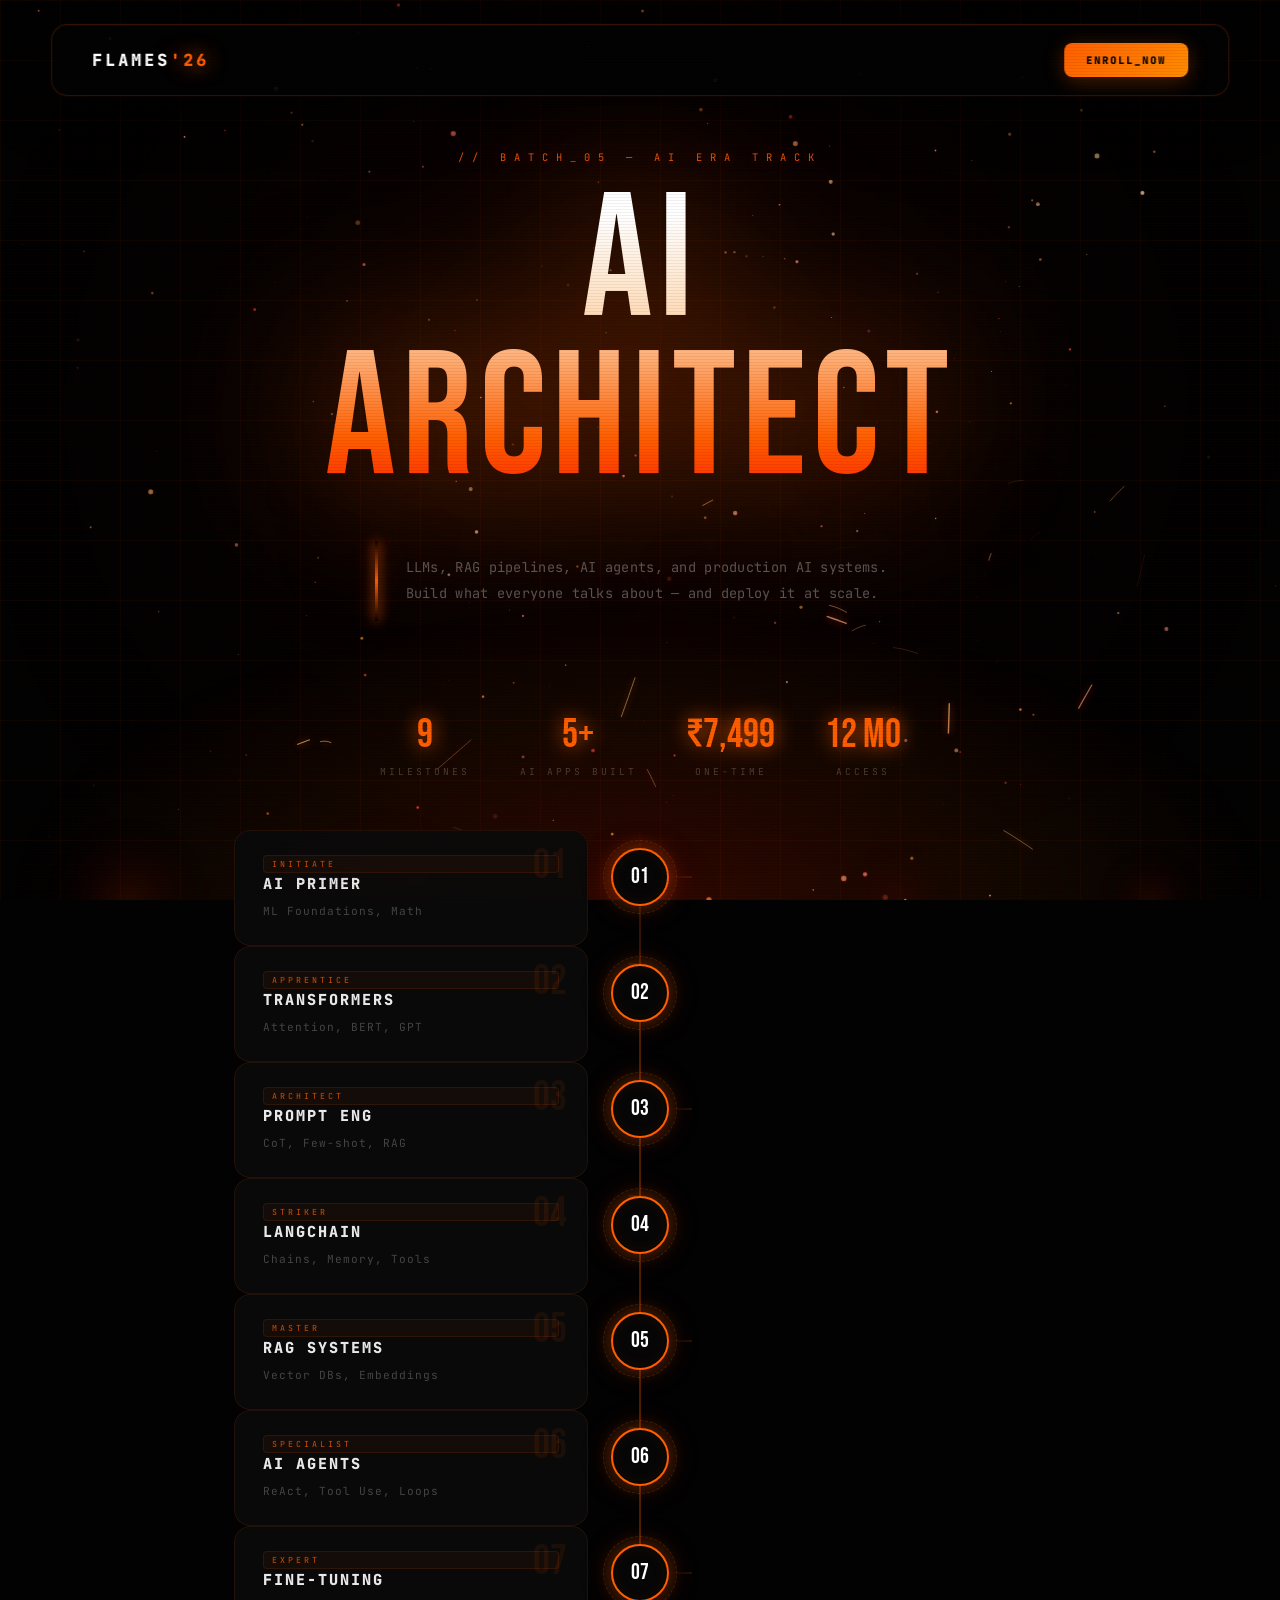
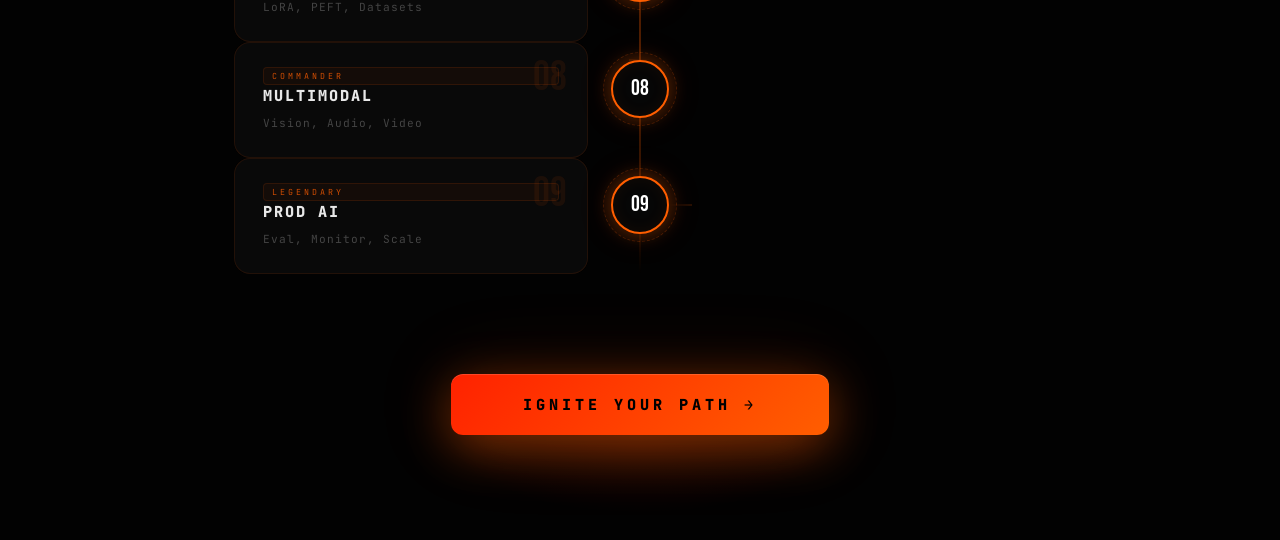
==== ai.html @ cedbc9bb "intial commit" ====
<!DOCTYPE html>
<html lang="en">
<head>
    <meta charset="UTF-8">
    <meta name="viewport" content="width=device-width, initial-scale=1.0">
    <title>AI_ARCHITECT | FLAMES '26</title>
    <link rel="stylesheet" href="style.css">
    <link rel="stylesheet" href="roadmap.css">
    <style>:root { --magma: #ff5e00; }</style>
</head>
<body>
    <div class="fire-ground"></div>
    <canvas id="particles-engine"></canvas>
    <nav class="navbar">
        <div class="nav-container">
            <a href="index.html" class="brand-logo">FLAMES<span>'26</span></a>
            <button class="btn-premium small" onclick="location.href='register.html?course=ai'">ENROLL_NOW</button>
        </div>
    </nav>
    <header class="hero-section">
        <div class="hero-eyebrow">// BATCH_05 — AI ERA TRACK</div>
        <h1 class="magma-heading">AI<br>ARCHITECT</h1>
        <div class="hero-content-wrapper">
            <div class="hero-accent-line"></div>
            <p class="hero-description">LLMs, RAG pipelines, AI agents, and production AI systems. Build what everyone talks about — and deploy it at scale.</p>
        </div>
    </header>
    <div class="course-info-strip">
        <div class="info-item"><span class="info-val">9</span><span class="info-key">Milestones</span></div>
        <div class="info-item"><span class="info-val">5+</span><span class="info-key">AI Apps Built</span></div>
        <div class="info-item"><span class="info-val">₹7,499</span><span class="info-key">One-time</span></div>
        <div class="info-item"><span class="info-val">12 mo</span><span class="info-key">Access</span></div>
    </div>
    <div class="roadmap-wrapper">
        <svg viewBox="0 0 1100 900" class="roadmap-svg-canvas" preserveAspectRatio="xMidYMid meet">
            <defs>
                <linearGradient id="magmaGradient" x1="0%" y1="0%" x2="100%" y2="0%">
                    <stop offset="0%" style="stop-color:#ff2200"/>
                    <stop offset="50%" style="stop-color:#ff5e00"/>
                    <stop offset="100%" style="stop-color:#ff8c00"/>
                </linearGradient>
            </defs>
            <path id="master-fuse" class="path-stroke-magma" d="M 150,150 L 950,150 C 1050,150 1050,450 950,450 L 150,450 C 50,450 50,750 150,750 L 950,750"/>
            <g class="node-group"><circle class="milestone-outer-ring" r="50"/><circle class="milestone-outer-ring-2" r="44"/><circle class="milestone-inner-core" r="32"/><text class="milestone-id-text" dy="9">01</text><text class="milestone-label-title" y="82">AI Primer</text><g class="node-tooltip" transform="translate(0,-115)"><rect class="tooltip-bg" x="-80" y="-26" width="160" height="58" rx="8"/><text class="tooltip-text" text-anchor="middle" y="0">ML Foundations, Math</text><text class="tooltip-text tooltip-meta" text-anchor="middle" y="22">LEVEL: INITIATE</text></g></g>
<g class="node-group"><circle class="milestone-outer-ring" r="50"/><circle class="milestone-outer-ring-2" r="44"/><circle class="milestone-inner-core" r="32"/><text class="milestone-id-text" dy="9">02</text><text class="milestone-label-title" y="82">Transformers</text><g class="node-tooltip" transform="translate(0,-115)"><rect class="tooltip-bg" x="-80" y="-26" width="160" height="58" rx="8"/><text class="tooltip-text" text-anchor="middle" y="0">Attention, BERT, GPT</text><text class="tooltip-text tooltip-meta" text-anchor="middle" y="22">LEVEL: APPRENTICE</text></g></g>
<g class="node-group"><circle class="milestone-outer-ring" r="50"/><circle class="milestone-outer-ring-2" r="44"/><circle class="milestone-inner-core" r="32"/><text class="milestone-id-text" dy="9">03</text><text class="milestone-label-title" y="82">Prompt Eng</text><g class="node-tooltip" transform="translate(0,-115)"><rect class="tooltip-bg" x="-80" y="-26" width="160" height="58" rx="8"/><text class="tooltip-text" text-anchor="middle" y="0">CoT, Few-shot, RAG</text><text class="tooltip-text tooltip-meta" text-anchor="middle" y="22">LEVEL: ARCHITECT</text></g></g>
<g class="node-group"><circle class="milestone-outer-ring" r="50"/><circle class="milestone-outer-ring-2" r="44"/><circle class="milestone-inner-core" r="32"/><text class="milestone-id-text" dy="9">04</text><text class="milestone-label-title" y="82">LangChain</text><g class="node-tooltip" transform="translate(0,-115)"><rect class="tooltip-bg" x="-80" y="-26" width="160" height="58" rx="8"/><text class="tooltip-text" text-anchor="middle" y="0">Chains, Memory, Tools</text><text class="tooltip-text tooltip-meta" text-anchor="middle" y="22">LEVEL: STRIKER</text></g></g>
<g class="node-group"><circle class="milestone-outer-ring" r="50"/><circle class="milestone-outer-ring-2" r="44"/><circle class="milestone-inner-core" r="32"/><text class="milestone-id-text" dy="9">05</text><text class="milestone-label-title" y="82">RAG Systems</text><g class="node-tooltip" transform="translate(0,-115)"><rect class="tooltip-bg" x="-80" y="-26" width="160" height="58" rx="8"/><text class="tooltip-text" text-anchor="middle" y="0">Vector DBs, Embeddings</text><text class="tooltip-text tooltip-meta" text-anchor="middle" y="22">LEVEL: MASTER</text></g></g>
<g class="node-group"><circle class="milestone-outer-ring" r="50"/><circle class="milestone-outer-ring-2" r="44"/><circle class="milestone-inner-core" r="32"/><text class="milestone-id-text" dy="9">06</text><text class="milestone-label-title" y="82">AI Agents</text><g class="node-tooltip" transform="translate(0,-115)"><rect class="tooltip-bg" x="-80" y="-26" width="160" height="58" rx="8"/><text class="tooltip-text" text-anchor="middle" y="0">ReAct, Tool Use, Loops</text><text class="tooltip-text tooltip-meta" text-anchor="middle" y="22">LEVEL: SPECIALIST</text></g></g>
<g class="node-group"><circle class="milestone-outer-ring" r="50"/><circle class="milestone-outer-ring-2" r="44"/><circle class="milestone-inner-core" r="32"/><text class="milestone-id-text" dy="9">07</text><text class="milestone-label-title" y="82">Fine-tuning</text><g class="node-tooltip" transform="translate(0,-115)"><rect class="tooltip-bg" x="-80" y="-26" width="160" height="58" rx="8"/><text class="tooltip-text" text-anchor="middle" y="0">LoRA, PEFT, Datasets</text><text class="tooltip-text tooltip-meta" text-anchor="middle" y="22">LEVEL: EXPERT</text></g></g>
<g class="node-group"><circle class="milestone-outer-ring" r="50"/><circle class="milestone-outer-ring-2" r="44"/><circle class="milestone-inner-core" r="32"/><text class="milestone-id-text" dy="9">08</text><text class="milestone-label-title" y="82">Multimodal</text><g class="node-tooltip" transform="translate(0,-115)"><rect class="tooltip-bg" x="-80" y="-26" width="160" height="58" rx="8"/><text class="tooltip-text" text-anchor="middle" y="0">Vision, Audio, Video</text><text class="tooltip-text tooltip-meta" text-anchor="middle" y="22">LEVEL: COMMANDER</text></g></g>
<g class="node-group"><circle class="milestone-outer-ring" r="50"/><circle class="milestone-outer-ring-2" r="44"/><circle class="milestone-inner-core" r="32"/><text class="milestone-id-text" dy="9">09</text><text class="milestone-label-title" y="82">Prod AI</text><g class="node-tooltip" transform="translate(0,-115)"><rect class="tooltip-bg" x="-80" y="-26" width="160" height="58" rx="8"/><text class="tooltip-text" text-anchor="middle" y="0">Eval, Monitor, Scale</text><text class="tooltip-text tooltip-meta" text-anchor="middle" y="22">LEVEL: LEGENDARY</text></g></g>
        </svg>
    </div>
    <div class="btn-registration-wrap">
        <a href="register.html?course=ai" class="btn-premium-large">IGNITE YOUR PATH →</a>
    </div>
    <script src="script.js"></script>
    <script src="roadmap-engine.js"></script>
</body>
</html>
---- style.css ----
@import url('https://fonts.googleapis.com/css2?family=JetBrains+Mono:wght@400;700;800;900&family=Bebas+Neue&display=swap');

:root {
    --magma: #ff5e00;
    --magma-hot: #ff8c00;
    --magma-core: #ff2200;
    --magma-glow: rgba(255, 94, 0, 0.5);
    --magma-soft: rgba(255, 94, 0, 0.12);
    --bg: #020202;
    --card-bg: rgba(8, 8, 8, 0.9);
    --card-border: rgba(255, 94, 0, 0.15);
    --mono: 'JetBrains Mono', ui-monospace, monospace;
    --display: 'Bebas Neue', sans-serif;
}

* { margin: 0; padding: 0; box-sizing: border-box; }
html { scroll-behavior: smooth; }

body {
    background-color: var(--bg);
    color: #fff;
    font-family: var(--mono);
    overflow-x: hidden;
    min-height: 100vh;
}

/* Deep space grid background */
body::before {
    content: "";
    position: fixed; inset: 0;
    background-image: 
        linear-gradient(rgba(255, 94, 0, 0.03) 1px, transparent 1px),
        linear-gradient(90deg, rgba(255, 94, 0, 0.03) 1px, transparent 1px),
        linear-gradient(rgba(255, 94, 0, 0.01) 1px, transparent 1px),
        linear-gradient(90deg, rgba(255, 94, 0, 0.01) 1px, transparent 1px);
    background-size: 60px 60px, 60px 60px, 12px 12px, 12px 12px;
    pointer-events: none; z-index: 0;
}

/* CRT scanlines */
body::after {
    content: "";
    position: fixed; top: 0; left: 0;
    width: 100vw; height: 100vh;
    background: repeating-linear-gradient(0deg, rgba(0,0,0,0.06) 0px, rgba(0,0,0,0.06) 1px, transparent 1px, transparent 3px);
    pointer-events: none; z-index: 9999;
}

/* Radial ember glow at bottom */
.fire-ground {
    position: fixed;
    bottom: 0; left: 0; right: 0;
    height: 300px;
    background: radial-gradient(ellipse at 50% 100%, rgba(255,40,0,0.18) 0%, rgba(255,94,0,0.07) 40%, transparent 70%);
    pointer-events: none;
    z-index: 0;
}

@keyframes cardEntry {
    from { opacity: 0; transform: translateY(60px) scale(0.95) rotateX(8deg); }
    to { opacity: 1; transform: translateY(0) scale(1) rotateX(0deg); }
}
@keyframes flicker {
    0%, 92%, 100% { opacity: 1; }
    93% { opacity: 0.75; }
    95% { opacity: 1; }
    97% { opacity: 0.85; }
    98% { opacity: 1; }
}
@keyframes glowPulse {
    0%, 100% { box-shadow: 0 0 6px var(--magma), 0 0 12px rgba(255,94,0,0.4); opacity: 1; }
    50% { box-shadow: 0 0 18px var(--magma), 0 0 40px rgba(255,94,0,0.5), 0 0 80px rgba(255,40,0,0.2); opacity: 0.7; }
}
@keyframes floatY {
    0%, 100% { transform: translateY(0px); }
    50% { transform: translateY(-8px); }
}
@keyframes emberRise {
    0% { transform: translateY(0) scale(1); opacity: 0.8; }
    100% { transform: translateY(-120px) scale(0); opacity: 0; }
}

/* NAV */
.navbar {
    height: 72px; width: 92%; max-width: 1300px; position: fixed;
    top: 24px; left: 50%; transform: translateX(-50%); z-index: 1000;
    display: flex; align-items: center; border-radius: 16px;
    border: 1px solid rgba(255, 94, 0, 0.18);
    background: rgba(3, 3, 3, 0.8); backdrop-filter: blur(40px);
    box-shadow: 0 4px 60px rgba(0,0,0,0.8), 0 0 0 1px rgba(255,94,0,0.05), inset 0 1px 0 rgba(255,255,255,0.03);
}
.nav-container { width: 100%; padding: 0 40px; display: flex; justify-content: space-between; align-items: center; }
.brand-logo { font-size: 1.05rem; font-weight: 900; text-decoration: none; color: #fff; font-family: var(--mono); letter-spacing: 3px; animation: flicker 10s infinite; }
.brand-logo span { color: var(--magma); text-shadow: 0 0 20px var(--magma); }
.nav-links { display: flex; gap: 32px; list-style: none; align-items: center; }
.nav-links a { color: #444; text-decoration: none; font-size: 0.65rem; letter-spacing: 2px; text-transform: uppercase; transition: color 0.3s; font-family: var(--mono); }
.nav-links a:hover { color: var(--magma); text-shadow: 0 0 10px var(--magma); }

/* HERO */
.hero-section { 
    padding: 200px 5% 80px; text-align: center; 
    display: flex; flex-direction: column; align-items: center; position: relative; 
    perspective: 1000px;
}
.hero-eyebrow { 
    font-family: var(--mono); font-size: 0.65rem; letter-spacing: 6px; 
    color: var(--magma); text-transform: uppercase; margin-bottom: 24px; 
    opacity: 0.9;
    text-shadow: 0 0 20px rgba(255,94,0,0.6);
}
.magma-heading { 
    font-family: var(--display);
    font-size: clamp(5rem, 16vw, 11rem); font-weight: 400; letter-spacing: 6px; 
    text-transform: uppercase; margin-bottom: 40px; line-height: 0.9;
    background: linear-gradient(to bottom, #ffffff 10%, #ffddbb 40%, var(--magma) 80%, #ff2200 100%);
    -webkit-background-clip: text; -webkit-text-fill-color: transparent;
    filter: drop-shadow(0 0 80px rgba(255,94,0,0.6)) drop-shadow(0 0 160px rgba(255,40,0,0.3));
    animation: flicker 12s infinite;
}
.hero-content-wrapper { display: flex; align-items: center; justify-content: center; gap: 28px; max-width: 700px; margin: 0 auto 50px; }
.hero-accent-line { width: 3px; height: 80px; background: linear-gradient(to bottom, transparent, var(--magma), transparent); flex-shrink: 0; box-shadow: 0 0 12px var(--magma); }
.hero-description { color: #666; text-align: left; font-size: 0.85rem; line-height: 1.9; max-width: 500px; letter-spacing: 0.3px; }

.hero-stats { display: flex; gap: 60px; margin-top: 50px; }
.stat-item { text-align: center; position: relative; }
.stat-num { 
    font-family: var(--display); font-size: 3.2rem; color: var(--magma); display: block; line-height: 1; 
    filter: drop-shadow(0 0 30px rgba(255,94,0,0.8));
    animation: floatY 4s ease-in-out infinite;
}
.stat-item:nth-child(2) .stat-num { animation-delay: 0.5s; }
.stat-item:nth-child(3) .stat-num { animation-delay: 1s; }
.stat-label { font-size: 0.6rem; letter-spacing: 3px; color: #444; text-transform: uppercase; margin-top: 6px; display: block; }

.section-label { text-align: center; font-size: 0.6rem; letter-spacing: 6px; color: var(--magma); text-transform: uppercase; padding: 60px 0 30px; opacity: 0.8; text-shadow: 0 0 20px rgba(255,94,0,0.4); }

/* BENTO GRID */
.fuel-grid-section { padding: 0 5% 140px; max-width: 1300px; margin: 0 auto; position: relative; }
.fuel-bento-grid { display: grid; grid-template-columns: repeat(3, 1fr); gap: 20px; }

.fuel-card { 
    background: var(--card-bg); 
    border: 1px solid var(--card-border); 
    padding: 44px 38px; border-radius: 20px; 
    transition: 0.5s cubic-bezier(0.16, 1, 0.3, 1);
    backdrop-filter: blur(20px); text-decoration: none; display: block;
    animation: cardEntry 0.9s cubic-bezier(0.2, 1, 0.3, 1) backwards;
    position: relative; overflow: hidden;
    transform-style: preserve-3d;
    perspective: 800px;
}

/* Top edge glow line */
.fuel-card::before {
    content: ""; position: absolute; top: 0; left: 10%; right: 10%; height: 1px;
    background: linear-gradient(90deg, transparent, var(--magma), transparent);
    opacity: 0; transition: opacity 0.4s;
    box-shadow: 0 0 8px var(--magma);
}

/* Inner ember radial */
.fuel-card::after {
    content: ""; position: absolute; inset: 0;
    background: radial-gradient(ellipse at 50% 110%, rgba(255,60,0,0.12) 0%, rgba(255,94,0,0.04) 40%, transparent 70%);
    opacity: 0; transition: opacity 0.5s; pointer-events: none;
}

.fuel-card:hover { 
    border-color: rgba(255,94,0,0.4); 
    transform: translateY(-14px) scale(1.02) rotateX(2deg); 
    box-shadow: 
        0 40px 100px rgba(0,0,0,0.95), 
        0 0 60px rgba(255,94,0,0.12),
        0 0 120px rgba(255,40,0,0.05),
        inset 0 1px 0 rgba(255,140,0,0.1);
}
.fuel-card:hover::before { opacity: 1; }
.fuel-card:hover::after { opacity: 1; }

.card-number { 
    position: absolute; top: 28px; right: 32px; 
    font-family: var(--display); font-size: 6rem; 
    color: rgba(255,94,0,0.04); line-height: 1; transition: color 0.4s; 
    user-select: none;
}
.fuel-card:hover .card-number { color: rgba(255,94,0,0.1); }

.card-meta { color: var(--magma); font-family: var(--mono); font-size: 0.62rem; font-weight: 700; letter-spacing: 3px; margin-bottom: 18px; display: flex; align-items: center; gap: 8px; }
.card-dot { width: 6px; height: 6px; background: var(--magma); border-radius: 50%; animation: glowPulse 2s infinite; flex-shrink: 0; box-shadow: 0 0 6px var(--magma); }

.price-tag { color: #fff; font-family: var(--display); font-size: 2.4rem; margin-bottom: 8px; text-shadow: 0 0 30px rgba(255,94,0,0.3); }
.fuel-card h3 { font-size: 1.3rem; margin-bottom: 12px; font-family: var(--mono); color: #e0e0e0; letter-spacing: 2px; }
.fuel-card p { color: #4a4a4a; font-size: 0.78rem; line-height: 1.8; margin-bottom: 30px; }

.btn-premium {
    background: linear-gradient(135deg, var(--magma), #ff8c00);
    color: #000; border: none; border-radius: 8px;
    font-weight: 900; font-family: var(--mono); padding: 12px 28px;
    text-decoration: none; display: inline-block; font-size: 0.7rem;
    letter-spacing: 2px; transition: 0.3s; cursor: pointer; text-transform: uppercase;
    box-shadow: 0 4px 20px rgba(255,94,0,0.3);
    position: relative; overflow: hidden;
}
.btn-premium::before {
    content: ""; position: absolute; top: 0; left: -100%; width: 100%; height: 100%;
    background: linear-gradient(90deg, transparent, rgba(255,255,255,0.25), transparent);
    transition: left 0.4s;
}
.btn-premium:hover { 
    background: linear-gradient(135deg, #fff, #ffddaa);
    box-shadow: 0 0 40px rgba(255,94,0,0.5), 0 0 80px rgba(255,40,0,0.2); 
    transform: translateY(-2px); 
}
.btn-premium:hover::before { left: 100%; }
.small-btn { padding: 10px 20px; font-size: 0.62rem; }
.btn-premium.small { padding: 10px 22px; font-size: 0.65rem; }

.fuel-card:nth-child(1) { animation-delay: 0.1s; }
.fuel-card:nth-child(2) { animation-delay: 0.2s; }
.fuel-card:nth-child(3) { animation-delay: 0.3s; }
.fuel-card:nth-child(4) { animation-delay: 0.4s; }
.fuel-card:nth-child(5) { animation-delay: 0.5s; }
.fuel-card:nth-child(6) { animation-delay: 0.6s; }

#particles-engine { position: fixed; inset: 0; z-index: -1; pointer-events: none; opacity: 0.9; }

@media (max-width: 1024px) { .fuel-bento-grid { grid-template-columns: repeat(2, 1fr); } }
@media (max-width: 640px) {
    .fuel-bento-grid { grid-template-columns: 1fr; }
    .magma-heading { font-size: clamp(4rem, 20vw, 7rem); }
    .hero-stats { gap: 30px; }
    .nav-links { display: none; }
}
---- roadmap.css ----
/* ═══════════════════════════════════════════════════════
   ROADMAP FORGE — v4.0 REDESIGN
   ═══════════════════════════════════════════════════════ */
@import url('https://fonts.googleapis.com/css2?family=JetBrains+Mono:wght@400;700;800;900&family=Bebas+Neue&display=swap');

:root {
    --magma: #ff5e00;
    --magma-hot: #ff8c00;
    --magma-core: #ff2200;
    --magma-glow: rgba(255, 94, 0, 0.55);
    --node-bg: #0a0a0a;
    --track-color: #1a1a1a;
}

/* ── HERO ────────────────────────────────────────────── */
.hero-section {
    padding: 150px 5% 40px;
    text-align: center;
    display: flex;
    flex-direction: column;
    align-items: center;
    position: relative;
}

.hero-eyebrow {
    font-family: 'JetBrains Mono', monospace;
    font-size: 0.65rem;
    letter-spacing: 8px;
    color: var(--magma);
    text-transform: uppercase;
    margin-bottom: 20px;
    opacity: 0.9;
    text-shadow: 0 0 20px rgba(255,94,0,0.7), 0 0 40px rgba(255,94,0,0.3);
}

.hero-description {
    color: #555;
    text-align: left;
    font-size: 0.85rem;
    line-height: 1.9;
    max-width: 500px;
    letter-spacing: 0.3px;
}

.hero-accent-line {
    width: 3px;
    height: 80px;
    background: linear-gradient(to bottom, transparent, var(--magma), transparent);
    flex-shrink: 0;
    box-shadow: 0 0 12px var(--magma), 0 0 24px rgba(255,94,0,0.4);
}

/* ── COURSE INFO STRIP ───────────────────────────────── */
.course-info-strip {
    display: flex;
    justify-content: center;
    gap: 50px;
    padding: 0 5% 50px;
    max-width: 900px;
    margin: 0 auto;
}
.info-item { text-align: center; }
.info-val {
    font-family: 'Bebas Neue', sans-serif;
    font-size: 2.5rem;
    color: var(--magma);
    display: block;
    filter: drop-shadow(0 0 10px rgba(255,94,0,0.8));
    animation: infoPulse 3s ease-in-out infinite;
}
.info-item:nth-child(2) .info-val { animation-delay: 0.4s; }
.info-item:nth-child(3) .info-val { animation-delay: 0.8s; }
.info-item:nth-child(4) .info-val { animation-delay: 1.2s; }
.info-key {
    font-size: 0.6rem;
    letter-spacing: 3px;
    color: #3a3a3a;
    text-transform: uppercase;
}

/* ═══════════════════════════════════════════════════════
   ROADMAP — FLAT CARD LIST DESIGN
   ═══════════════════════════════════════════════════════ */
.roadmap-wrapper {
    width: 100%;
    max-width: 860px;
    margin: 0 auto 60px;
    padding: 0 24px;
    position: relative;
}

/* Vertical spine line */
.roadmap-wrapper::before {
    content: "";
    position: absolute;
    left: 50%;
    top: 0;
    bottom: 0;
    width: 2px;
    transform: translateX(-50%);
    background: linear-gradient(
        to bottom,
        transparent 0%,
        rgba(255,94,0,0.15) 5%,
        rgba(255,94,0,0.3) 20%,
        rgba(255,94,0,0.3) 80%,
        rgba(255,94,0,0.15) 95%,
        transparent 100%
    );
    pointer-events: none;
    z-index: 0;
}

/* ── HIDE THE OLD SVG CANVAS ─────────────────────────── */
.roadmap-svg-canvas {
    display: none !important;
}

/* ── MILESTONE LIST ──────────────────────────────────── */
.milestone-list {
    position: relative;
    z-index: 1;
    display: flex;
    flex-direction: column;
    gap: 0;
}

.milestone-item {
    display: flex;
    align-items: flex-start;
    gap: 0;
    position: relative;
    opacity: 0;
    transform: translateY(24px);
    transition: opacity 0.5s ease, transform 0.5s ease;
}
.milestone-item.revealed {
    opacity: 1;
    transform: translateY(0);
}

/* Alternating left/right */
.milestone-item:nth-child(odd) {
    flex-direction: row;
}
.milestone-item:nth-child(even) {
    flex-direction: row-reverse;
}

/* ── CARD ────────────────────────────────────────────── */
.ms-card {
    flex: 1;
    background: rgba(10,10,10,0.9);
    border: 1px solid rgba(255,94,0,0.1);
    border-radius: 16px;
    padding: 24px 28px;
    cursor: pointer;
    position: relative;
    overflow: hidden;
    transition: border-color 0.3s, box-shadow 0.3s, transform 0.3s;
    backdrop-filter: blur(10px);
    max-width: calc(50% - 52px);
}

/* Top glow line on card */
.ms-card::before {
    content: "";
    position: absolute;
    top: 0; left: 15%; right: 15%;
    height: 1px;
    background: linear-gradient(90deg, transparent, var(--magma), transparent);
    opacity: 0;
    transition: opacity 0.3s;
}

.ms-card:hover {
    border-color: rgba(255,94,0,0.35);
    box-shadow:
        0 0 40px rgba(255,94,0,0.08),
        0 20px 60px rgba(0,0,0,0.6);
    transform: translateY(-3px);
}
.ms-card:hover::before { opacity: 1; }

.ms-card-header {
    display: flex;
    align-items: center;
    justify-content: space-between;
    margin-bottom: 10px;
}

.ms-number {
    font-family: 'Bebas Neue', sans-serif;
    font-size: 2.6rem;
    line-height: 1;
    color: rgba(255,94,0,0.08);
    transition: color 0.3s;
    user-select: none;
    position: absolute;
    right: 20px;
    top: 14px;
}
.ms-card:hover .ms-number { color: rgba(255,94,0,0.15); }

.ms-level {
    font-family: 'JetBrains Mono', monospace;
    font-size: 0.52rem;
    letter-spacing: 3px;
    color: var(--magma);
    text-transform: uppercase;
    opacity: 0.8;
    background: rgba(255,94,0,0.06);
    border: 1px solid rgba(255,94,0,0.15);
    border-radius: 4px;
    padding: 3px 8px;
}

.ms-title {
    font-family: 'JetBrains Mono', monospace;
    font-size: 0.95rem;
    font-weight: 800;
    color: #e8e8e8;
    letter-spacing: 2px;
    text-transform: uppercase;
    margin-bottom: 8px;
    transition: color 0.3s;
}
.ms-card:hover .ms-title { color: #fff; }

.ms-topics {
    font-family: 'JetBrains Mono', monospace;
    font-size: 0.7rem;
    color: #444;
    letter-spacing: 1px;
    line-height: 1.7;
    transition: color 0.3s;
}
.ms-card:hover .ms-topics { color: #666; }

/* ── CENTRE NODE ─────────────────────────────────────── */
.ms-node-wrap {
    width: 104px;
    flex-shrink: 0;
    display: flex;
    flex-direction: column;
    align-items: center;
    position: relative;
    z-index: 2;
    padding: 18px 0;
}

.ms-node {
    width: 58px;
    height: 58px;
    border-radius: 50%;
    background: #060606;
    border: 2.5px solid var(--magma);
    display: flex;
    align-items: center;
    justify-content: center;
    position: relative;
    box-shadow:
        0 0 0 8px rgba(255,94,0,0.04),
        0 0 20px rgba(255,94,0,0.3),
        0 0 40px rgba(255,94,0,0.1),
        inset 0 0 16px rgba(255,94,0,0.06);
    transition: box-shadow 0.3s, border-color 0.3s, transform 0.3s;
    cursor: pointer;
}

.ms-node:hover {
    border-color: var(--magma-hot);
    box-shadow:
        0 0 0 12px rgba(255,94,0,0.07),
        0 0 30px rgba(255,94,0,0.55),
        0 0 60px rgba(255,94,0,0.2),
        inset 0 0 20px rgba(255,94,0,0.12);
    transform: scale(1.1);
}

.ms-node-num {
    font-family: 'Bebas Neue', sans-serif;
    font-size: 1.4rem;
    color: #fff;
    line-height: 1;
    pointer-events: none;
}

/* Rotating dashed ring around node */
.ms-node::before {
    content: "";
    position: absolute;
    inset: -10px;
    border-radius: 50%;
    border: 1px dashed rgba(255,94,0,0.2);
    animation: spinSlow 18s linear infinite;
}

/* Connector stub from node to card (left side) */
.milestone-item:nth-child(odd) .ms-node-wrap::after {
    content: "";
    position: absolute;
    right: 0;
    top: 50%;
    width: 22px;
    height: 1px;
    background: linear-gradient(to right, transparent, rgba(255,94,0,0.3));
    transform: translateY(-50%);
}
.milestone-item:nth-child(even) .ms-node-wrap::before {
    content: "";
    position: absolute;
    left: 0;
    top: 50%;
    width: 22px;
    height: 1px;
    background: linear-gradient(to left, transparent, rgba(255,94,0,0.3));
    transform: translateY(-50%);
    border-radius: 0;
    animation: none;
    border: none;
    inset: unset;
}

/* ── SPACER (opposite side of card) ──────────────────── */
.ms-spacer {
    flex: 1;
    max-width: calc(50% - 52px);
}

/* ── CTA BUTTON ──────────────────────────────────────── */
.btn-registration-wrap {
    text-align: center;
    padding: 40px 0 100px;
    position: relative;
}
.btn-registration-wrap::before {
    content: "";
    position: absolute;
    top: 50%; left: 50%;
    transform: translate(-50%, -50%);
    width: 400px; height: 160px;
    background: radial-gradient(ellipse, rgba(255,60,0,0.1) 0%, transparent 70%);
    pointer-events: none;
    animation: btnGlow 3s ease-in-out infinite;
}

.btn-premium-large {
    background: linear-gradient(135deg, #ff2200, var(--magma), #ff8c00);
    background-size: 200% 200%;
    color: #000;
    border: none;
    border-radius: 12px;
    padding: 20px 72px;
    font-weight: 900;
    font-family: 'JetBrains Mono', monospace;
    font-size: 0.95rem;
    cursor: pointer;
    text-transform: uppercase;
    letter-spacing: 4px;
    box-shadow:
        0 12px 50px rgba(255,94,0,0.45),
        0 0 90px rgba(255,94,0,0.12),
        inset 0 1px 0 rgba(255,255,255,0.15);
    transition: 0.4s cubic-bezier(0.16, 1, 0.3, 1);
    text-decoration: none;
    display: inline-block;
    position: relative;
    overflow: hidden;
    animation: backgroundShift 4s ease-in-out infinite;
}
.btn-premium-large::before {
    content: "";
    position: absolute; top: 0; left: -100%; width: 100%; height: 100%;
    background: linear-gradient(90deg, transparent, rgba(255,255,255,0.25), transparent);
    transition: left 0.55s;
}
.btn-premium-large:hover {
    transform: scale(1.06) translateY(-6px);
    box-shadow:
        0 28px 70px rgba(255,94,0,0.65),
        0 0 130px rgba(255,40,0,0.25);
    letter-spacing: 6px;
}
.btn-premium-large:hover::before { left: 100%; }

/* ── KEYFRAMES ───────────────────────────────────────── */
@keyframes spinSlow {
    from { transform: rotate(0deg); }
    to   { transform: rotate(360deg); }
}
@keyframes infoPulse {
    0%, 100% { filter: drop-shadow(0 0 10px rgba(255,94,0,0.8)); }
    50%       { filter: drop-shadow(0 0 18px rgba(255,94,0,1)) drop-shadow(0 0 40px rgba(255,40,0,0.5)); }
}
@keyframes backgroundShift {
    0%, 100% { background-position: 0% 50%; }
    50%       { background-position: 100% 50%; }
}
@keyframes btnGlow {
    0%, 100% { opacity: 0.5; transform: translate(-50%,-50%) scale(1); }
    50%       { opacity: 1;   transform: translate(-50%,-50%) scale(1.15); }
}
@keyframes nodePulse {
    0%, 100% { box-shadow: 0 0 0 8px rgba(255,94,0,0.04), 0 0 20px rgba(255,94,0,0.3); }
    50%       { box-shadow: 0 0 0 12px rgba(255,94,0,0.08), 0 0 30px rgba(255,94,0,0.5); }
}

/* ── RESPONSIVE ──────────────────────────────────────── */
@media (max-width: 720px) {
    .roadmap-wrapper::before { left: 28px; }
    .milestone-item,
    .milestone-item:nth-child(even) {
        flex-direction: row !important;
        align-items: flex-start;
    }
    .ms-spacer { display: none; }
    .ms-card {
        max-width: calc(100% - 88px);
        flex: 1;
    }
    .ms-node-wrap {
        width: 56px;
    }
    .ms-node {
        width: 46px;
        height: 46px;
    }
    .ms-node-num { font-size: 1.1rem; }
}
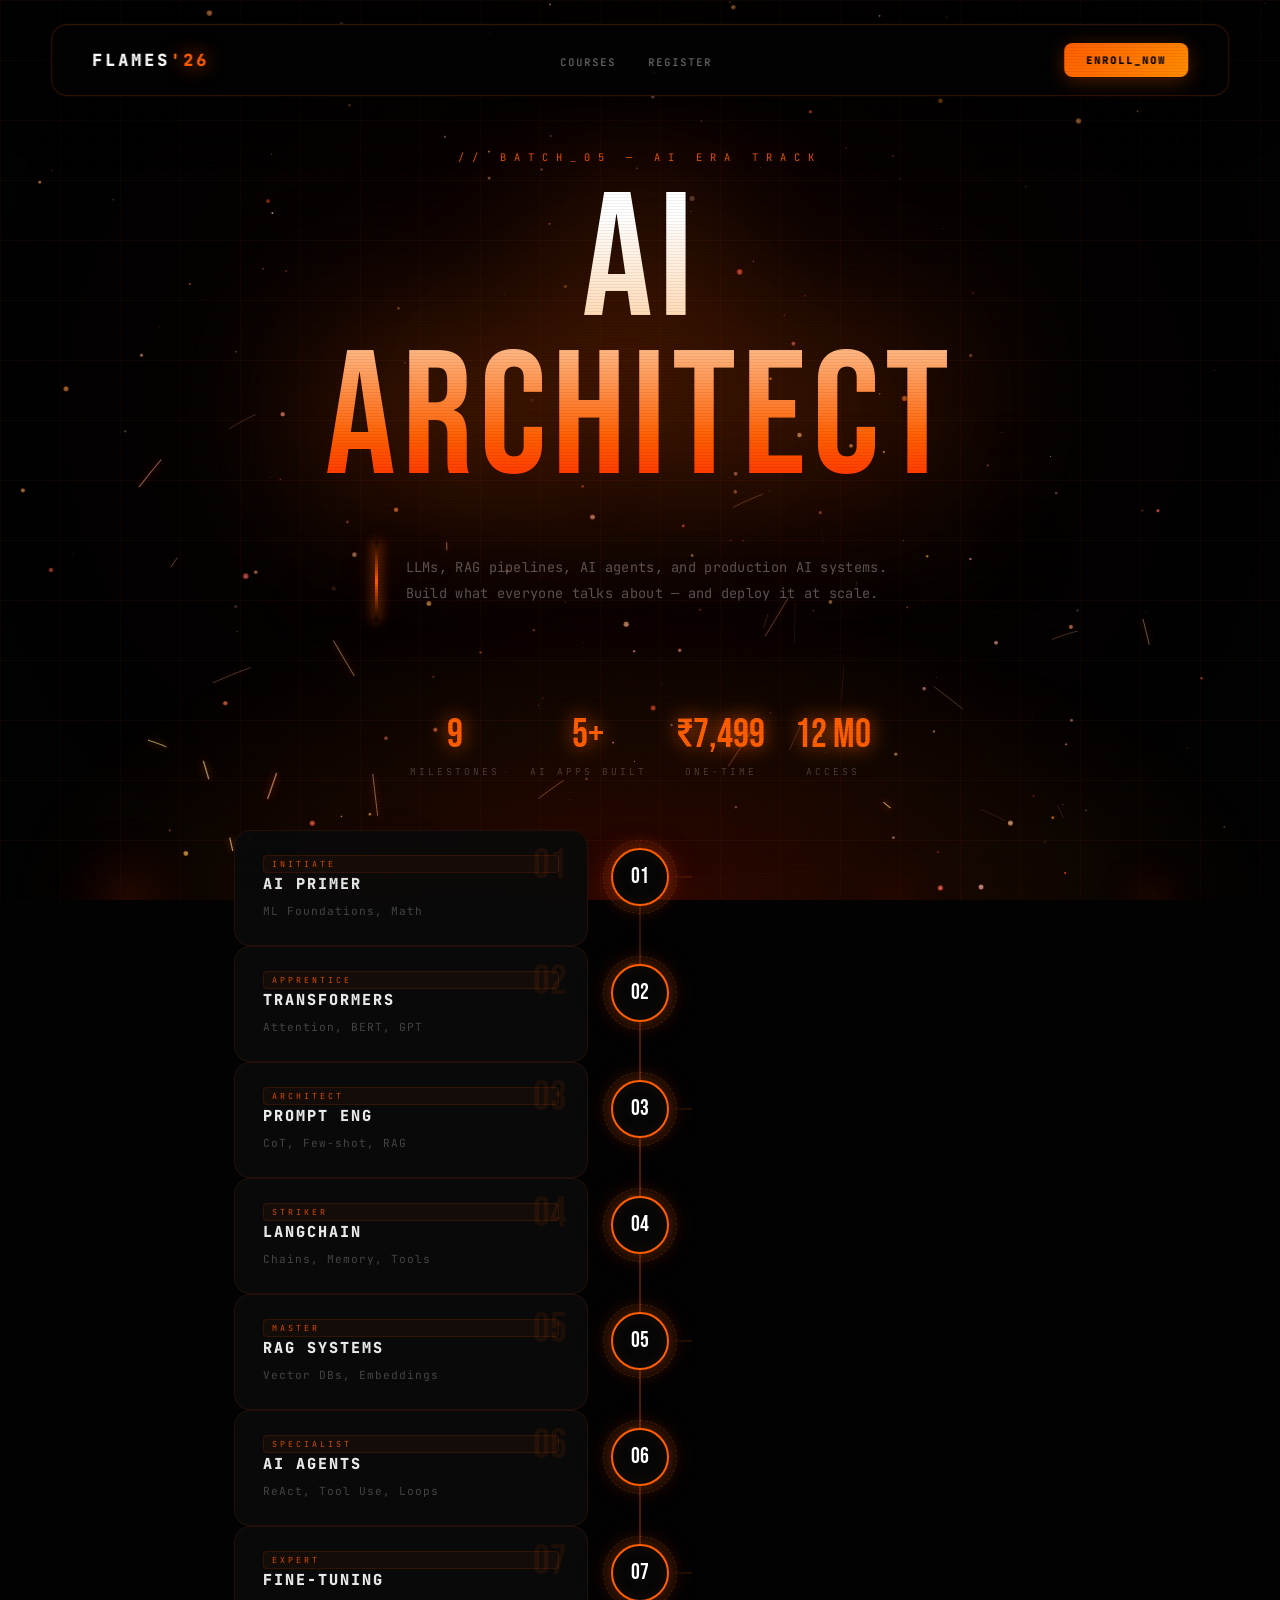
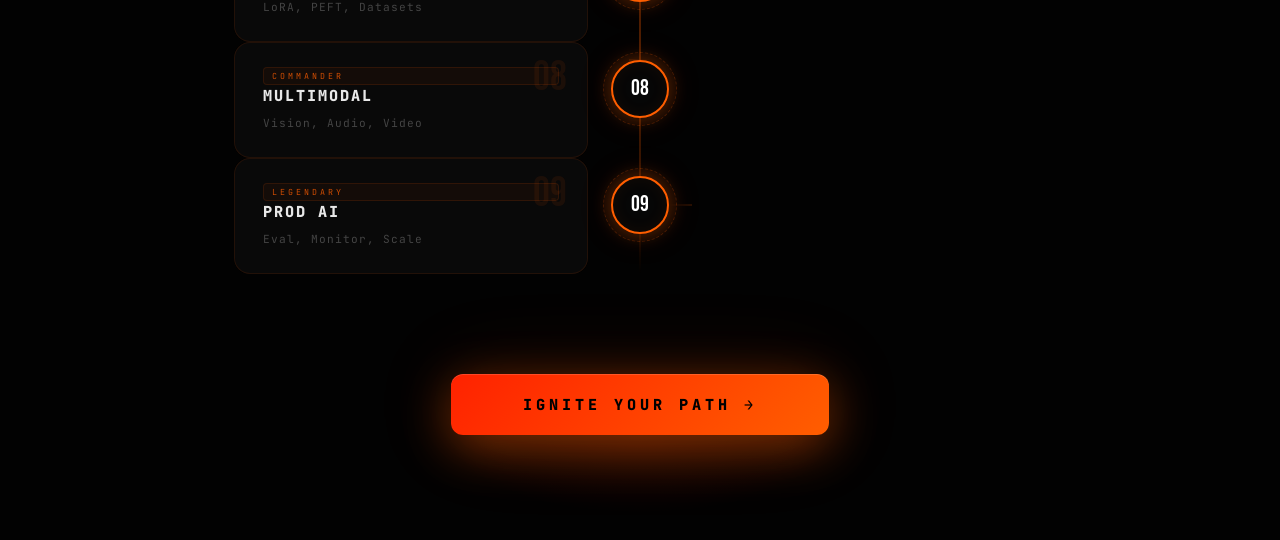
==== commit 5b0417a7: "feat: implement responsive navigation menu and update global layout styles" ====
--- a/ai.html
+++ b/ai.html
@@ -14,7 +14,17 @@
     <nav class="navbar">
         <div class="nav-container">
             <a href="index.html" class="brand-logo">FLAMES<span>'26</span></a>
-            <button class="btn-premium small" onclick="location.href='register.html?course=ai'">ENROLL_NOW</button>
+            <div class="nav-toggle" id="mobile-menu">
+                <span class="bar"></span>
+                <span class="bar"></span>
+                <span class="bar"></span>
+            </div>
+            <ul class="nav-links">
+                <li><a href="index.html">Courses</a></li>
+                <li><a href="register.html">Register</a></li>
+                <li class="mobile-only"><a href="register.html?course=ai" class="btn-premium">ENROLL_NOW</a></li>
+            </ul>
+            <button class="btn-premium nav-cta small" onclick="location.href='register.html?course=ai'">ENROLL_NOW</button>
         </div>
     </nav>
     <header class="hero-section">
@@ -35,9 +45,9 @@
         <svg viewBox="0 0 1100 900" class="roadmap-svg-canvas" preserveAspectRatio="xMidYMid meet">
             <defs>
                 <linearGradient id="magmaGradient" x1="0%" y1="0%" x2="100%" y2="0%">
-                    <stop offset="0%" style="stop-color:#ff2200"/>
-                    <stop offset="50%" style="stop-color:#ff5e00"/>
-                    <stop offset="100%" style="stop-color:#ff8c00"/>
+                    <stop offset="0%" stop-color="#ff2200"/>
+                    <stop offset="50%" stop-color="#ff5e00"/>
+                    <stop offset="100%" stop-color="#ff8c00"/>
                 </linearGradient>
             </defs>
             <path id="master-fuse" class="path-stroke-magma" d="M 150,150 L 950,150 C 1050,150 1050,450 950,450 L 150,450 C 50,450 50,750 150,750 L 950,750"/>
--- a/style.css
+++ b/style.css
@@ -14,13 +14,17 @@
 }
 
 * { margin: 0; padding: 0; box-sizing: border-box; }
-html { scroll-behavior: smooth; }
+html, body {
+    overflow-x: hidden;
+    width: 100%;
+    margin: 0;
+    padding: 0;
+}
 
 body {
     background-color: var(--bg);
     color: #fff;
     font-family: var(--mono);
-    overflow-x: hidden;
     min-height: 100vh;
 }
 
@@ -86,15 +90,22 @@
     top: 24px; left: 50%; transform: translateX(-50%); z-index: 1000;
     display: flex; align-items: center; border-radius: 16px;
     border: 1px solid rgba(255, 94, 0, 0.18);
-    background: rgba(3, 3, 3, 0.8); backdrop-filter: blur(40px);
+    background: rgba(3, 3, 3, 0.8); 
+    -webkit-backdrop-filter: blur(40px);
+    backdrop-filter: blur(40px);
     box-shadow: 0 4px 60px rgba(0,0,0,0.8), 0 0 0 1px rgba(255,94,0,0.05), inset 0 1px 0 rgba(255,255,255,0.03);
+    transition: all 0.4s cubic-bezier(0.16, 1, 0.3, 1);
 }
 .nav-container { width: 100%; padding: 0 40px; display: flex; justify-content: space-between; align-items: center; }
 .brand-logo { font-size: 1.05rem; font-weight: 900; text-decoration: none; color: #fff; font-family: var(--mono); letter-spacing: 3px; animation: flicker 10s infinite; }
 .brand-logo span { color: var(--magma); text-shadow: 0 0 20px var(--magma); }
 .nav-links { display: flex; gap: 32px; list-style: none; align-items: center; }
-.nav-links a { color: #444; text-decoration: none; font-size: 0.65rem; letter-spacing: 2px; text-transform: uppercase; transition: color 0.3s; font-family: var(--mono); }
-.nav-links a:hover { color: var(--magma); text-shadow: 0 0 10px var(--magma); }
+.nav-links a { color: #fff; opacity: 0.5; text-decoration: none; font-size: 0.65rem; letter-spacing: 2px; text-transform: uppercase; transition: all 0.3s; font-family: var(--mono); }
+.nav-links a:hover { opacity: 1; color: var(--magma); text-shadow: 0 0 10px var(--magma); }
+
+.nav-toggle { display: none; cursor: pointer; flex-direction: column; gap: 4px; }
+.nav-toggle .bar { width: 20px; height: 1.5px; background: #fff; transition: 0.3s; }
+.mobile-only { display: none; }
 
 /* HERO */
 .hero-section { 
@@ -113,15 +124,26 @@
     font-size: clamp(5rem, 16vw, 11rem); font-weight: 400; letter-spacing: 6px; 
     text-transform: uppercase; margin-bottom: 40px; line-height: 0.9;
     background: linear-gradient(to bottom, #ffffff 10%, #ffddbb 40%, var(--magma) 80%, #ff2200 100%);
-    -webkit-background-clip: text; -webkit-text-fill-color: transparent;
+    -webkit-background-clip: text; 
+    background-clip: text;
+    -webkit-text-fill-color: transparent;
     filter: drop-shadow(0 0 80px rgba(255,94,0,0.6)) drop-shadow(0 0 160px rgba(255,40,0,0.3));
     animation: flicker 12s infinite;
+    max-width: 100vw;
+    overflow: hidden;
 }
 .hero-content-wrapper { display: flex; align-items: center; justify-content: center; gap: 28px; max-width: 700px; margin: 0 auto 50px; }
 .hero-accent-line { width: 3px; height: 80px; background: linear-gradient(to bottom, transparent, var(--magma), transparent); flex-shrink: 0; box-shadow: 0 0 12px var(--magma); }
 .hero-description { color: #666; text-align: left; font-size: 0.85rem; line-height: 1.9; max-width: 500px; letter-spacing: 0.3px; }
 
-.hero-stats { display: flex; gap: 60px; margin-top: 50px; }
+.hero-stats { 
+    display: flex; 
+    gap: 60px; 
+    margin-top: 50px; 
+    flex-wrap: wrap;
+    justify-content: center;
+    max-width: 100vw;
+}
 .stat-item { text-align: center; position: relative; }
 .stat-num { 
     font-family: var(--display); font-size: 3.2rem; color: var(--magma); display: block; line-height: 1; 
@@ -143,7 +165,9 @@
     border: 1px solid var(--card-border); 
     padding: 44px 38px; border-radius: 20px; 
     transition: 0.5s cubic-bezier(0.16, 1, 0.3, 1);
-    backdrop-filter: blur(20px); text-decoration: none; display: block;
+    -webkit-backdrop-filter: blur(20px);
+    backdrop-filter: blur(20px);
+    text-decoration: none; display: block;
     animation: cardEntry 0.9s cubic-bezier(0.2, 1, 0.3, 1) backwards;
     position: relative; overflow: hidden;
     transform-style: preserve-3d;
@@ -181,6 +205,7 @@
     position: absolute; top: 28px; right: 32px; 
     font-family: var(--display); font-size: 6rem; 
     color: rgba(255,94,0,0.04); line-height: 1; transition: color 0.4s; 
+    -webkit-user-select: none;
     user-select: none;
 }
 .fuel-card:hover .card-number { color: rgba(255,94,0,0.1); }
@@ -224,10 +249,58 @@
 
 #particles-engine { position: fixed; inset: 0; z-index: -1; pointer-events: none; opacity: 0.9; }
 
-@media (max-width: 1024px) { .fuel-bento-grid { grid-template-columns: repeat(2, 1fr); } }
-@media (max-width: 640px) {
+@media (max-width: 1024px) { 
+    .fuel-bento-grid { grid-template-columns: repeat(2, 1fr); } 
+}
+
+@media (max-width: 768px) {
+    .navbar { top: 12px; width: 95%; height: 64px; }
+    .nav-container { padding: 0 24px; }
+    
+    .nav-toggle { display: flex; order: 2; }
+    .nav-cta { display: none !important; }
+    
+    .nav-links {
+        position: fixed;
+        top: 0; right: -100%;
+        width: 100%; height: 100vh;
+        background: rgba(2, 2, 2, 0.98);
+        -webkit-backdrop-filter: blur(20px);
+        backdrop-filter: blur(20px);
+        flex-direction: column;
+        justify-content: center;
+        gap: 40px;
+        transition: 0.5s cubic-bezier(0.16, 1, 0.3, 1);
+        z-index: 1001;
+    }
+    
+    .nav-links.active { right: 0; }
+    
+    .nav-links a { font-size: 1.2rem; opacity: 0.8; }
+    .mobile-only { display: block; margin-top: 20px; }
+    
+    .nav-toggle.active .bar:nth-child(1) { transform: translateY(5.5px) rotate(45deg); }
+    .nav-toggle.active .bar:nth-child(2) { opacity: 0; }
+    .nav-toggle.active .bar:nth-child(3) { transform: translateY(-5.5px) rotate(-45deg); }
+
+    .hero-section { padding: 160px 6% 60px; }
+    .hero-content-wrapper { flex-direction: column; text-align: center; gap: 20px; }
+    .hero-accent-line { width: 80px; height: 3px; }
+    .hero-description { text-align: center; font-size: 0.8rem; }
+    
+    .hero-stats { 
+        display: grid; 
+        grid-template-columns: repeat(2, 1fr); 
+        gap: 30px; 
+        width: 100%;
+        max-width: 400px;
+    }
+    .stat-num { font-size: 2.4rem; }
+}
+
+@media (max-width: 480px) {
+    .magma-heading { font-size: clamp(3.5rem, 22vw, 6rem); }
+    .hero-stats { grid-template-columns: 1fr; gap: 20px; }
     .fuel-bento-grid { grid-template-columns: 1fr; }
-    .magma-heading { font-size: clamp(4rem, 20vw, 7rem); }
-    .hero-stats { gap: 30px; }
-    .nav-links { display: none; }
-}
+    .fuel-card { padding: 32px 24px; }
+}
--- a/roadmap.css
+++ b/roadmap.css
@@ -2,6 +2,13 @@
    ROADMAP FORGE — v4.0 REDESIGN
    ═══════════════════════════════════════════════════════ */
 @import url('https://fonts.googleapis.com/css2?family=JetBrains+Mono:wght@400;700;800;900&family=Bebas+Neue&display=swap');
+
+html, body {
+    overflow-x: hidden;
+    width: 100%;
+    margin: 0;
+    padding: 0;
+}
 
 :root {
     --magma: #ff5e00;
@@ -54,7 +61,8 @@
 .course-info-strip {
     display: flex;
     justify-content: center;
-    gap: 50px;
+    flex-wrap: wrap;
+    gap: 30px;
     padding: 0 5% 50px;
     max-width: 900px;
     margin: 0 auto;
@@ -87,6 +95,7 @@
     margin: 0 auto 60px;
     padding: 0 24px;
     position: relative;
+    overflow-x: hidden;
 }
 
 /* Vertical spine line */
@@ -158,6 +167,7 @@
     position: relative;
     overflow: hidden;
     transition: border-color 0.3s, box-shadow 0.3s, transform 0.3s;
+    -webkit-backdrop-filter: blur(10px);
     backdrop-filter: blur(10px);
     max-width: calc(50% - 52px);
 }
@@ -195,6 +205,7 @@
     line-height: 1;
     color: rgba(255,94,0,0.08);
     transition: color 0.3s;
+    -webkit-user-select: none;
     user-select: none;
     position: absolute;
     right: 20px;
@@ -408,11 +419,16 @@
 
 /* ── RESPONSIVE ──────────────────────────────────────── */
 @media (max-width: 720px) {
+    .hero-section { padding: 120px 5% 40px; }
+    .course-info-strip { gap: 20px; }
+    .info-val { font-size: 1.8rem; }
     .roadmap-wrapper::before { left: 28px; }
     .milestone-item,
     .milestone-item:nth-child(even) {
         flex-direction: row !important;
         align-items: flex-start;
+        width: 100%;
+        margin-left: 0;
     }
     .ms-spacer { display: none; }
     .ms-card {
@@ -428,3 +444,9 @@
     }
     .ms-node-num { font-size: 1.1rem; }
 }
+@media (max-width: 480px) {
+    .hero-eyebrow { font-size: 0.55rem; letter-spacing: 4px; }
+    .ms-card { padding: 20px; }
+    .ms-title { font-size: 0.85rem; }
+    .ms-topics { font-size: 0.65rem; }
+}
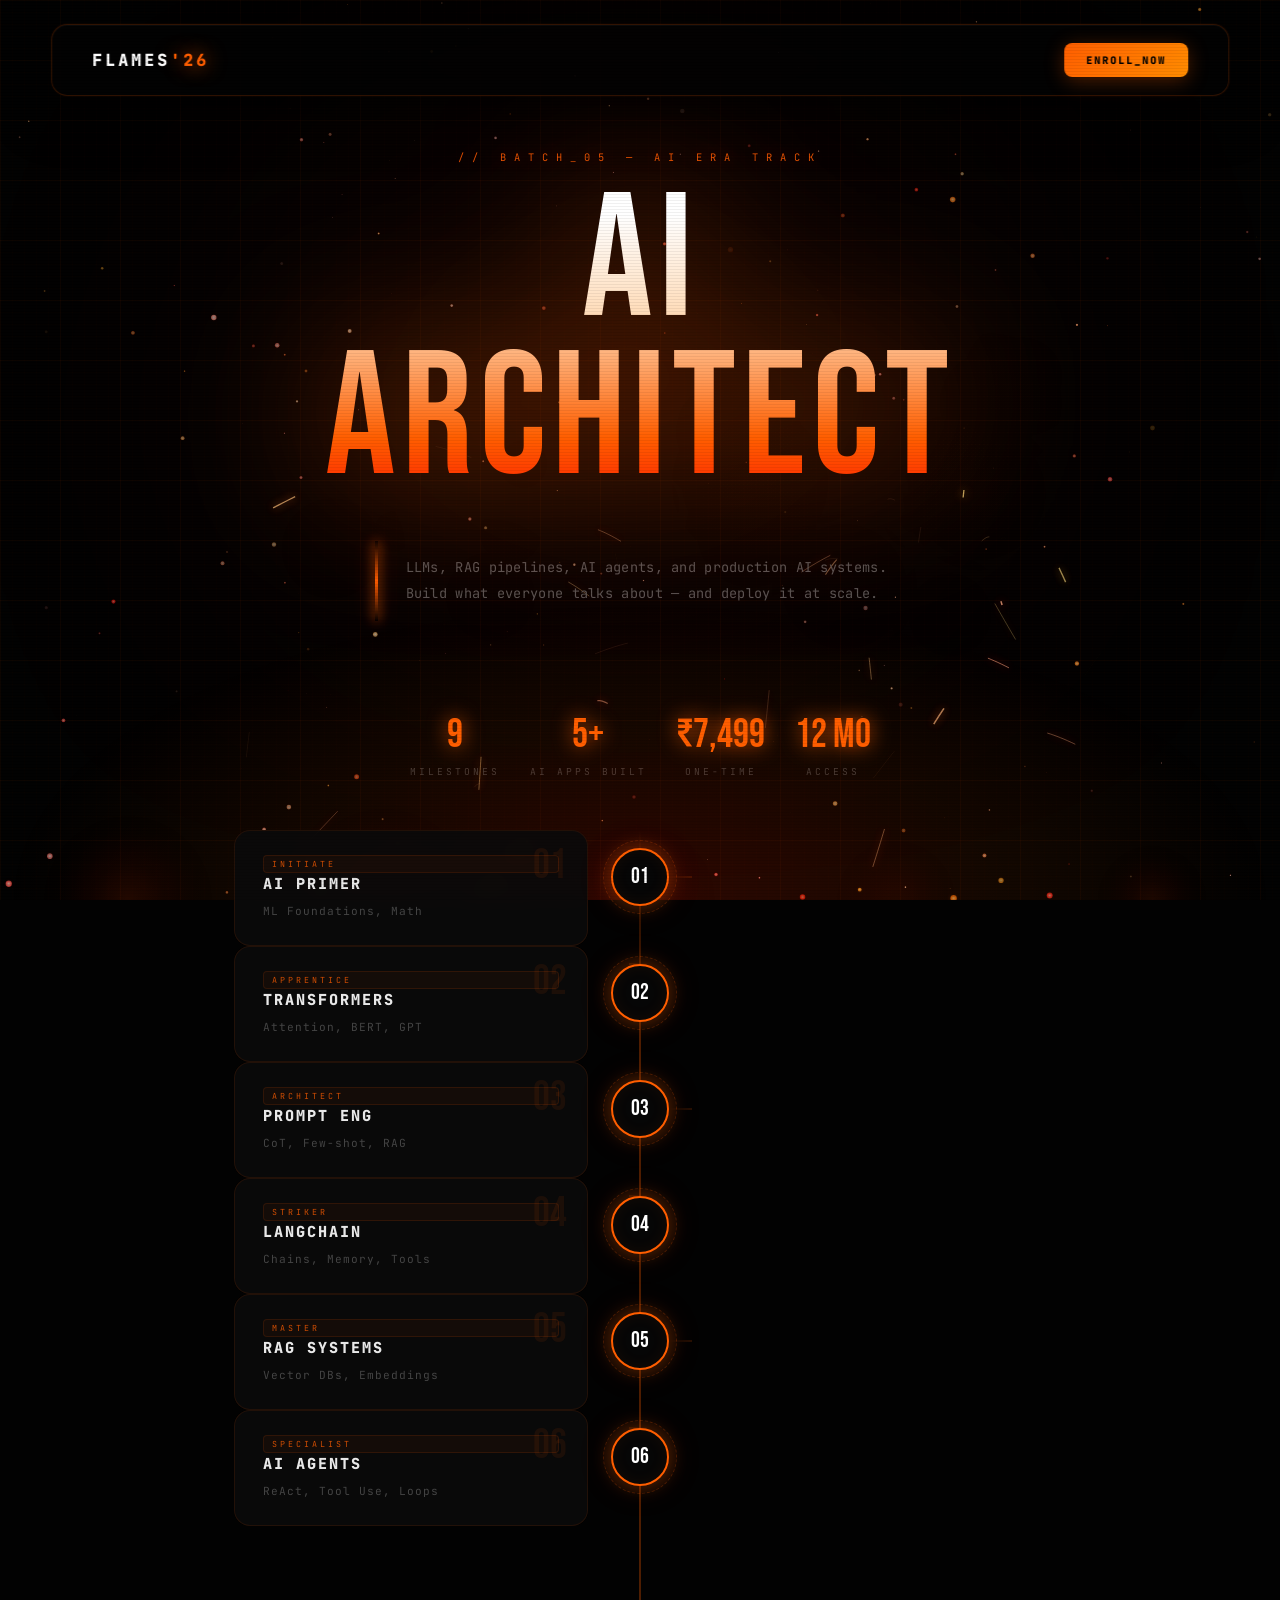
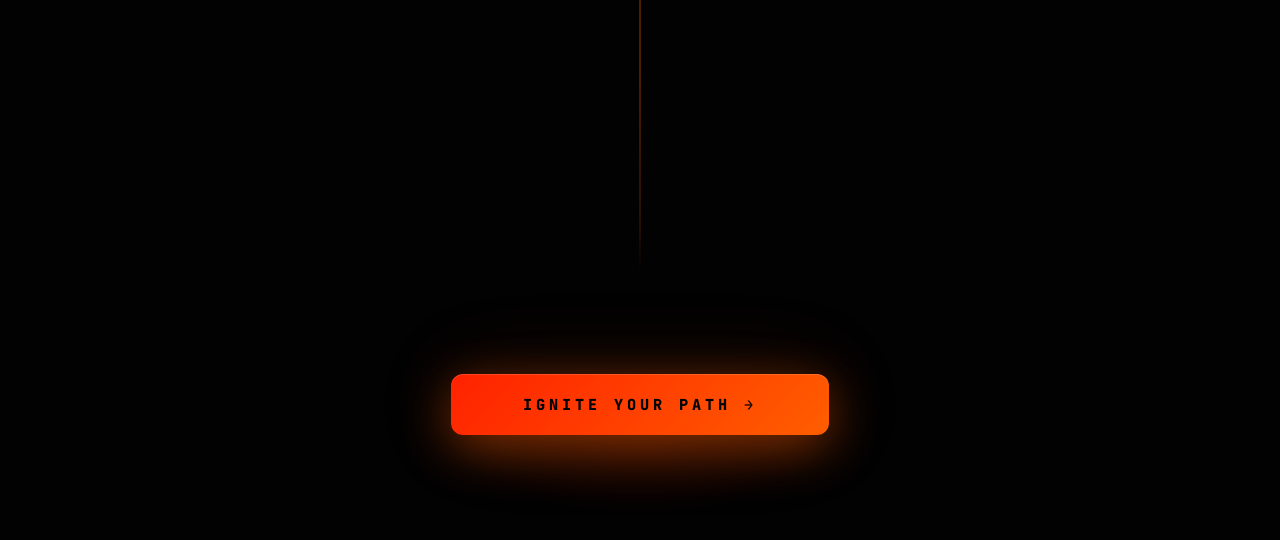
==== commit a20a0b60: "updated roadmap styles" ====
--- a/ai.html
+++ b/ai.html
@@ -14,17 +14,7 @@
     <nav class="navbar">
         <div class="nav-container">
             <a href="index.html" class="brand-logo">FLAMES<span>'26</span></a>
-            <div class="nav-toggle" id="mobile-menu">
-                <span class="bar"></span>
-                <span class="bar"></span>
-                <span class="bar"></span>
-            </div>
-            <ul class="nav-links">
-                <li><a href="index.html">Courses</a></li>
-                <li><a href="register.html">Register</a></li>
-                <li class="mobile-only"><a href="register.html?course=ai" class="btn-premium">ENROLL_NOW</a></li>
-            </ul>
-            <button class="btn-premium nav-cta small" onclick="location.href='register.html?course=ai'">ENROLL_NOW</button>
+            <button class="btn-premium small" onclick="location.href='register.html?course=ai'">ENROLL_NOW</button>
         </div>
     </nav>
     <header class="hero-section">
@@ -45,9 +35,9 @@
         <svg viewBox="0 0 1100 900" class="roadmap-svg-canvas" preserveAspectRatio="xMidYMid meet">
             <defs>
                 <linearGradient id="magmaGradient" x1="0%" y1="0%" x2="100%" y2="0%">
-                    <stop offset="0%" stop-color="#ff2200"/>
-                    <stop offset="50%" stop-color="#ff5e00"/>
-                    <stop offset="100%" stop-color="#ff8c00"/>
+                    <stop offset="0%" style="stop-color:#ff2200"/>
+                    <stop offset="50%" style="stop-color:#ff5e00"/>
+                    <stop offset="100%" style="stop-color:#ff8c00"/>
                 </linearGradient>
             </defs>
             <path id="master-fuse" class="path-stroke-magma" d="M 150,150 L 950,150 C 1050,150 1050,450 950,450 L 150,450 C 50,450 50,750 150,750 L 950,750"/>
--- a/style.css
+++ b/style.css
@@ -14,17 +14,13 @@
 }
 
 * { margin: 0; padding: 0; box-sizing: border-box; }
-html, body {
-    overflow-x: hidden;
-    width: 100%;
-    margin: 0;
-    padding: 0;
-}
+html { scroll-behavior: smooth; }
 
 body {
     background-color: var(--bg);
     color: #fff;
     font-family: var(--mono);
+    overflow-x: hidden;
     min-height: 100vh;
 }
 
@@ -90,22 +86,15 @@
     top: 24px; left: 50%; transform: translateX(-50%); z-index: 1000;
     display: flex; align-items: center; border-radius: 16px;
     border: 1px solid rgba(255, 94, 0, 0.18);
-    background: rgba(3, 3, 3, 0.8); 
-    -webkit-backdrop-filter: blur(40px);
-    backdrop-filter: blur(40px);
+    background: rgba(3, 3, 3, 0.8); backdrop-filter: blur(40px);
     box-shadow: 0 4px 60px rgba(0,0,0,0.8), 0 0 0 1px rgba(255,94,0,0.05), inset 0 1px 0 rgba(255,255,255,0.03);
-    transition: all 0.4s cubic-bezier(0.16, 1, 0.3, 1);
 }
 .nav-container { width: 100%; padding: 0 40px; display: flex; justify-content: space-between; align-items: center; }
 .brand-logo { font-size: 1.05rem; font-weight: 900; text-decoration: none; color: #fff; font-family: var(--mono); letter-spacing: 3px; animation: flicker 10s infinite; }
 .brand-logo span { color: var(--magma); text-shadow: 0 0 20px var(--magma); }
 .nav-links { display: flex; gap: 32px; list-style: none; align-items: center; }
-.nav-links a { color: #fff; opacity: 0.5; text-decoration: none; font-size: 0.65rem; letter-spacing: 2px; text-transform: uppercase; transition: all 0.3s; font-family: var(--mono); }
-.nav-links a:hover { opacity: 1; color: var(--magma); text-shadow: 0 0 10px var(--magma); }
-
-.nav-toggle { display: none; cursor: pointer; flex-direction: column; gap: 4px; }
-.nav-toggle .bar { width: 20px; height: 1.5px; background: #fff; transition: 0.3s; }
-.mobile-only { display: none; }
+.nav-links a { color: #444; text-decoration: none; font-size: 0.65rem; letter-spacing: 2px; text-transform: uppercase; transition: color 0.3s; font-family: var(--mono); }
+.nav-links a:hover { color: var(--magma); text-shadow: 0 0 10px var(--magma); }
 
 /* HERO */
 .hero-section { 
@@ -124,26 +113,15 @@
     font-size: clamp(5rem, 16vw, 11rem); font-weight: 400; letter-spacing: 6px; 
     text-transform: uppercase; margin-bottom: 40px; line-height: 0.9;
     background: linear-gradient(to bottom, #ffffff 10%, #ffddbb 40%, var(--magma) 80%, #ff2200 100%);
-    -webkit-background-clip: text; 
-    background-clip: text;
-    -webkit-text-fill-color: transparent;
+    -webkit-background-clip: text; -webkit-text-fill-color: transparent;
     filter: drop-shadow(0 0 80px rgba(255,94,0,0.6)) drop-shadow(0 0 160px rgba(255,40,0,0.3));
     animation: flicker 12s infinite;
-    max-width: 100vw;
-    overflow: hidden;
 }
 .hero-content-wrapper { display: flex; align-items: center; justify-content: center; gap: 28px; max-width: 700px; margin: 0 auto 50px; }
 .hero-accent-line { width: 3px; height: 80px; background: linear-gradient(to bottom, transparent, var(--magma), transparent); flex-shrink: 0; box-shadow: 0 0 12px var(--magma); }
 .hero-description { color: #666; text-align: left; font-size: 0.85rem; line-height: 1.9; max-width: 500px; letter-spacing: 0.3px; }
 
-.hero-stats { 
-    display: flex; 
-    gap: 60px; 
-    margin-top: 50px; 
-    flex-wrap: wrap;
-    justify-content: center;
-    max-width: 100vw;
-}
+.hero-stats { display: flex; gap: 60px; margin-top: 50px; }
 .stat-item { text-align: center; position: relative; }
 .stat-num { 
     font-family: var(--display); font-size: 3.2rem; color: var(--magma); display: block; line-height: 1; 
@@ -165,9 +143,7 @@
     border: 1px solid var(--card-border); 
     padding: 44px 38px; border-radius: 20px; 
     transition: 0.5s cubic-bezier(0.16, 1, 0.3, 1);
-    -webkit-backdrop-filter: blur(20px);
-    backdrop-filter: blur(20px);
-    text-decoration: none; display: block;
+    backdrop-filter: blur(20px); text-decoration: none; display: block;
     animation: cardEntry 0.9s cubic-bezier(0.2, 1, 0.3, 1) backwards;
     position: relative; overflow: hidden;
     transform-style: preserve-3d;
@@ -205,7 +181,6 @@
     position: absolute; top: 28px; right: 32px; 
     font-family: var(--display); font-size: 6rem; 
     color: rgba(255,94,0,0.04); line-height: 1; transition: color 0.4s; 
-    -webkit-user-select: none;
     user-select: none;
 }
 .fuel-card:hover .card-number { color: rgba(255,94,0,0.1); }
@@ -249,58 +224,10 @@
 
 #particles-engine { position: fixed; inset: 0; z-index: -1; pointer-events: none; opacity: 0.9; }
 
-@media (max-width: 1024px) { 
-    .fuel-bento-grid { grid-template-columns: repeat(2, 1fr); } 
-}
-
-@media (max-width: 768px) {
-    .navbar { top: 12px; width: 95%; height: 64px; }
-    .nav-container { padding: 0 24px; }
-    
-    .nav-toggle { display: flex; order: 2; }
-    .nav-cta { display: none !important; }
-    
-    .nav-links {
-        position: fixed;
-        top: 0; right: -100%;
-        width: 100%; height: 100vh;
-        background: rgba(2, 2, 2, 0.98);
-        -webkit-backdrop-filter: blur(20px);
-        backdrop-filter: blur(20px);
-        flex-direction: column;
-        justify-content: center;
-        gap: 40px;
-        transition: 0.5s cubic-bezier(0.16, 1, 0.3, 1);
-        z-index: 1001;
-    }
-    
-    .nav-links.active { right: 0; }
-    
-    .nav-links a { font-size: 1.2rem; opacity: 0.8; }
-    .mobile-only { display: block; margin-top: 20px; }
-    
-    .nav-toggle.active .bar:nth-child(1) { transform: translateY(5.5px) rotate(45deg); }
-    .nav-toggle.active .bar:nth-child(2) { opacity: 0; }
-    .nav-toggle.active .bar:nth-child(3) { transform: translateY(-5.5px) rotate(-45deg); }
-
-    .hero-section { padding: 160px 6% 60px; }
-    .hero-content-wrapper { flex-direction: column; text-align: center; gap: 20px; }
-    .hero-accent-line { width: 80px; height: 3px; }
-    .hero-description { text-align: center; font-size: 0.8rem; }
-    
-    .hero-stats { 
-        display: grid; 
-        grid-template-columns: repeat(2, 1fr); 
-        gap: 30px; 
-        width: 100%;
-        max-width: 400px;
-    }
-    .stat-num { font-size: 2.4rem; }
-}
-
-@media (max-width: 480px) {
-    .magma-heading { font-size: clamp(3.5rem, 22vw, 6rem); }
-    .hero-stats { grid-template-columns: 1fr; gap: 20px; }
+@media (max-width: 1024px) { .fuel-bento-grid { grid-template-columns: repeat(2, 1fr); } }
+@media (max-width: 640px) {
     .fuel-bento-grid { grid-template-columns: 1fr; }
-    .fuel-card { padding: 32px 24px; }
-}
+    .magma-heading { font-size: clamp(4rem, 20vw, 7rem); }
+    .hero-stats { gap: 30px; }
+    .nav-links { display: none; }
+}
--- a/roadmap.css
+++ b/roadmap.css
@@ -95,7 +95,16 @@
     margin: 0 auto 60px;
     padding: 0 24px;
     position: relative;
-    overflow-x: hidden;
+    overflow: visible;
+}
+
+/* Hide scrollbars for the roadmap container */
+.roadmap-wrapper::-webkit-scrollbar {
+    display: none;
+}
+.roadmap-wrapper {
+    -ms-overflow-style: none;
+    scrollbar-width: none;
 }
 
 /* Vertical spine line */
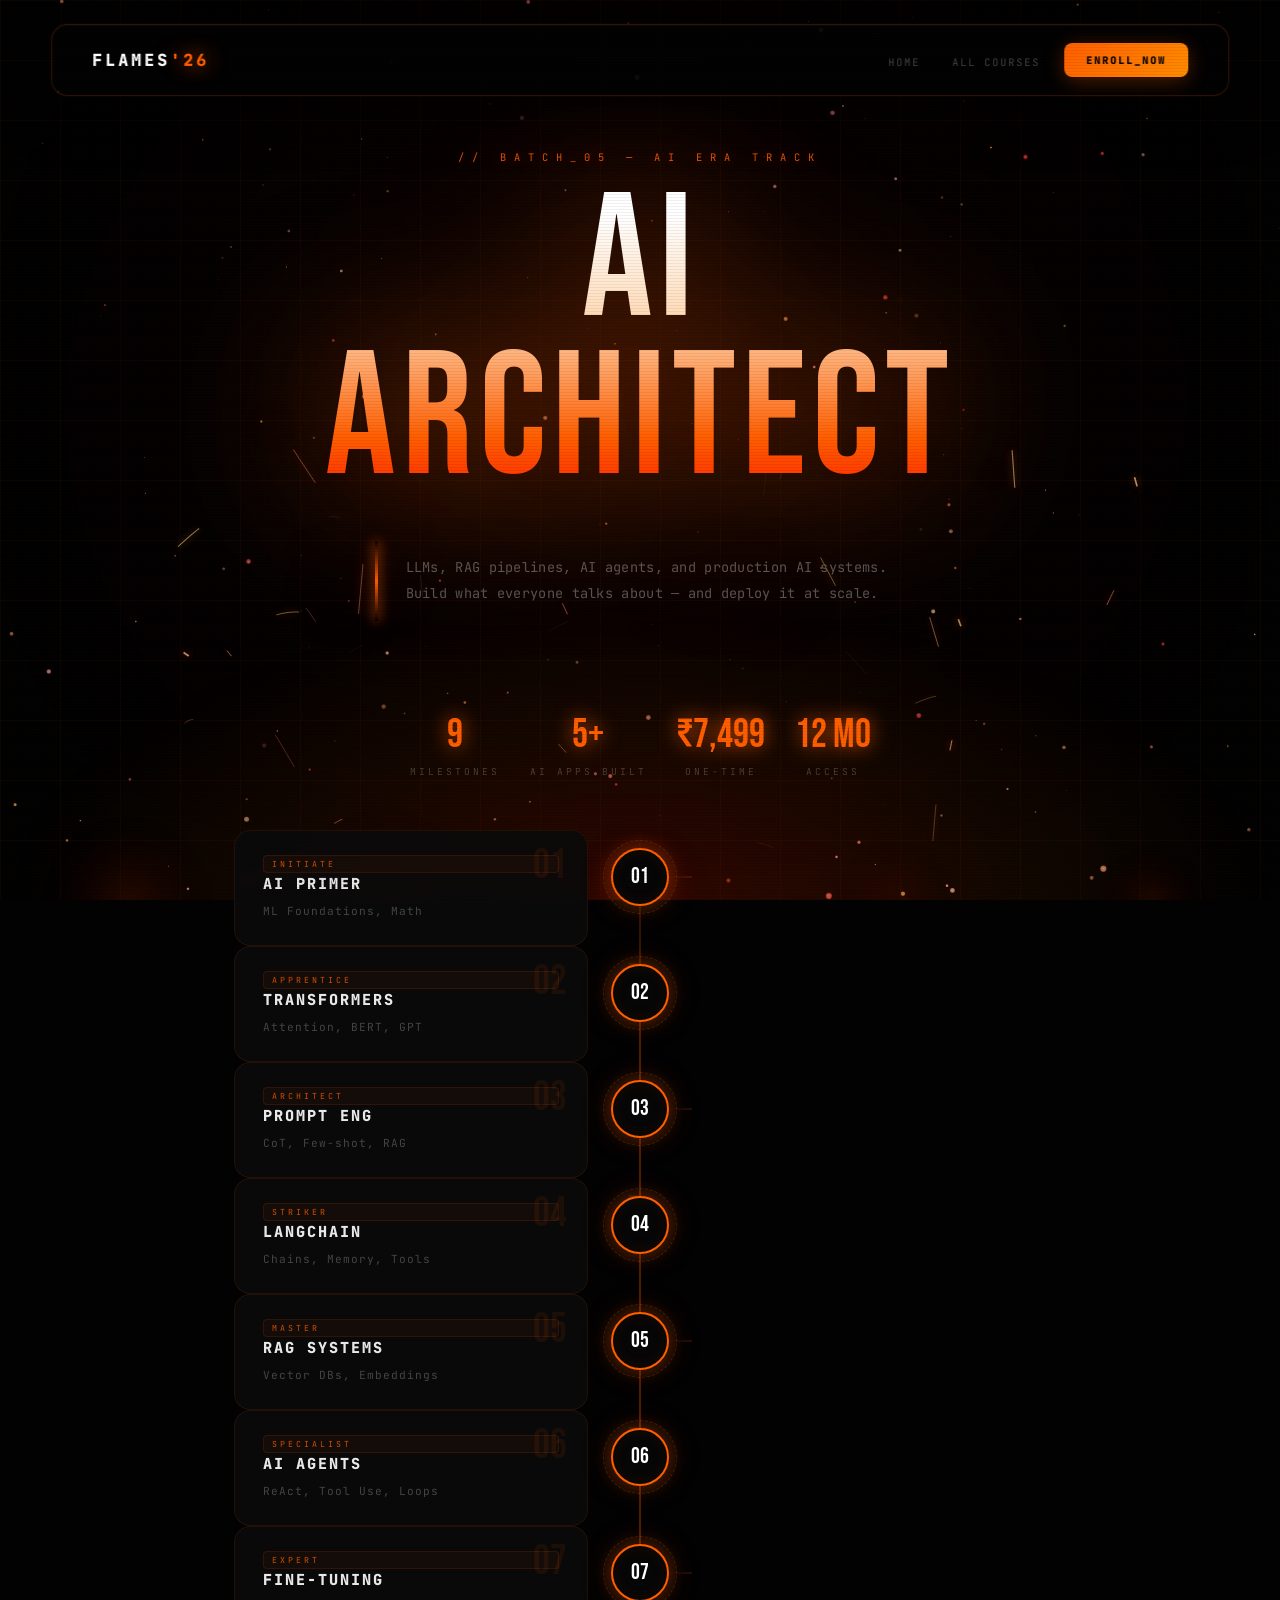
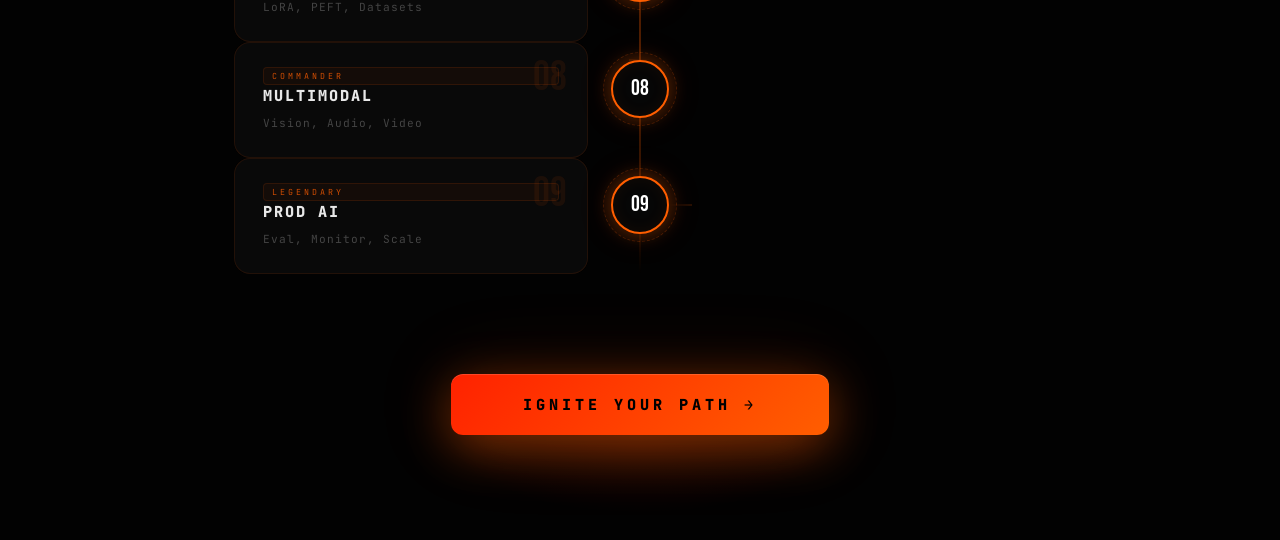
==== commit d518eacb: "feat: implement responsive mobile navigation menu and enhance registration page layout across all pa" ====
--- a/ai.html
+++ b/ai.html
@@ -14,7 +14,18 @@
     <nav class="navbar">
         <div class="nav-container">
             <a href="index.html" class="brand-logo">FLAMES<span>'26</span></a>
-            <button class="btn-premium small" onclick="location.href='register.html?course=ai'">ENROLL_NOW</button>
+            <button class="nav-toggle" type="button" aria-label="Toggle navigation" aria-expanded="false" aria-controls="site-menu">
+                <span class="nav-toggle-bar"></span>
+                <span class="nav-toggle-bar"></span>
+                <span class="nav-toggle-bar"></span>
+            </button>
+            <div class="nav-menu" id="site-menu">
+                <ul class="nav-links">
+                    <li><a href="index.html">Home</a></li>
+                    <li><a href="index.html#courses">All Courses</a></li>
+                </ul>
+                <a href="register.html?course=ai" class="btn-premium small">ENROLL_NOW</a>
+            </div>
         </div>
     </nav>
     <header class="hero-section">
--- a/style.css
+++ b/style.css
@@ -24,6 +24,11 @@
     min-height: 100vh;
 }
 
+img,
+canvas {
+    max-width: 100%;
+}
+
 /* Deep space grid background */
 body::before {
     content: "";
@@ -82,19 +87,72 @@
 
 /* NAV */
 .navbar {
-    height: 72px; width: 92%; max-width: 1300px; position: fixed;
+    min-height: 72px; width: min(92%, 1300px); position: fixed;
     top: 24px; left: 50%; transform: translateX(-50%); z-index: 1000;
     display: flex; align-items: center; border-radius: 16px;
     border: 1px solid rgba(255, 94, 0, 0.18);
     background: rgba(3, 3, 3, 0.8); backdrop-filter: blur(40px);
     box-shadow: 0 4px 60px rgba(0,0,0,0.8), 0 0 0 1px rgba(255,94,0,0.05), inset 0 1px 0 rgba(255,255,255,0.03);
 }
-.nav-container { width: 100%; padding: 0 40px; display: flex; justify-content: space-between; align-items: center; }
+.nav-container {
+    width: 100%;
+    padding: 16px 40px;
+    display: flex;
+    justify-content: space-between;
+    align-items: center;
+    gap: 20px;
+    flex-wrap: wrap;
+}
+.nav-menu {
+    display: flex;
+    align-items: center;
+    gap: 24px;
+    margin-left: auto;
+}
 .brand-logo { font-size: 1.05rem; font-weight: 900; text-decoration: none; color: #fff; font-family: var(--mono); letter-spacing: 3px; animation: flicker 10s infinite; }
 .brand-logo span { color: var(--magma); text-shadow: 0 0 20px var(--magma); }
-.nav-links { display: flex; gap: 32px; list-style: none; align-items: center; }
+.nav-links { display: flex; gap: 32px; list-style: none; align-items: center; flex-wrap: wrap; }
 .nav-links a { color: #444; text-decoration: none; font-size: 0.65rem; letter-spacing: 2px; text-transform: uppercase; transition: color 0.3s; font-family: var(--mono); }
 .nav-links a:hover { color: var(--magma); text-shadow: 0 0 10px var(--magma); }
+.nav-toggle {
+    display: none;
+    width: 48px;
+    height: 48px;
+    align-items: center;
+    justify-content: center;
+    flex-direction: column;
+    gap: 5px;
+    border: 1px solid rgba(255, 94, 0, 0.2);
+    border-radius: 12px;
+    background: rgba(8, 8, 8, 0.9);
+    cursor: pointer;
+    margin-left: auto;
+    transition: border-color 0.3s, box-shadow 0.3s, transform 0.3s;
+}
+.nav-toggle:hover {
+    border-color: rgba(255, 94, 0, 0.45);
+    box-shadow: 0 0 24px rgba(255, 94, 0, 0.14);
+}
+.nav-toggle:focus-visible {
+    outline: 2px solid rgba(255, 94, 0, 0.5);
+    outline-offset: 3px;
+}
+.nav-toggle-bar {
+    width: 18px;
+    height: 2px;
+    background: #fff;
+    border-radius: 999px;
+    transition: transform 0.3s ease, opacity 0.3s ease;
+}
+.nav-toggle[aria-expanded="true"] .nav-toggle-bar:nth-child(1) {
+    transform: translateY(7px) rotate(45deg);
+}
+.nav-toggle[aria-expanded="true"] .nav-toggle-bar:nth-child(2) {
+    opacity: 0;
+}
+.nav-toggle[aria-expanded="true"] .nav-toggle-bar:nth-child(3) {
+    transform: translateY(-7px) rotate(-45deg);
+}
 
 /* HERO */
 .hero-section { 
@@ -117,11 +175,11 @@
     filter: drop-shadow(0 0 80px rgba(255,94,0,0.6)) drop-shadow(0 0 160px rgba(255,40,0,0.3));
     animation: flicker 12s infinite;
 }
-.hero-content-wrapper { display: flex; align-items: center; justify-content: center; gap: 28px; max-width: 700px; margin: 0 auto 50px; }
+.hero-content-wrapper { display: flex; align-items: center; justify-content: center; gap: 28px; max-width: 700px; margin: 0 auto 50px; width: 100%; }
 .hero-accent-line { width: 3px; height: 80px; background: linear-gradient(to bottom, transparent, var(--magma), transparent); flex-shrink: 0; box-shadow: 0 0 12px var(--magma); }
 .hero-description { color: #666; text-align: left; font-size: 0.85rem; line-height: 1.9; max-width: 500px; letter-spacing: 0.3px; }
 
-.hero-stats { display: flex; gap: 60px; margin-top: 50px; }
+.hero-stats { display: flex; gap: 60px; margin-top: 50px; flex-wrap: wrap; justify-content: center; }
 .stat-item { text-align: center; position: relative; }
 .stat-num { 
     font-family: var(--display); font-size: 3.2rem; color: var(--magma); display: block; line-height: 1; 
@@ -136,7 +194,7 @@
 
 /* BENTO GRID */
 .fuel-grid-section { padding: 0 5% 140px; max-width: 1300px; margin: 0 auto; position: relative; }
-.fuel-bento-grid { display: grid; grid-template-columns: repeat(3, 1fr); gap: 20px; }
+.fuel-bento-grid { display: grid; grid-template-columns: repeat(3, minmax(0, 1fr)); gap: 20px; }
 
 .fuel-card { 
     background: var(--card-bg); 
@@ -225,9 +283,193 @@
 #particles-engine { position: fixed; inset: 0; z-index: -1; pointer-events: none; opacity: 0.9; }
 
 @media (max-width: 1024px) { .fuel-bento-grid { grid-template-columns: repeat(2, 1fr); } }
+@media (max-width: 900px) {
+    .navbar {
+        top: 16px;
+        width: min(94%, 1300px);
+    }
+
+    .nav-container {
+        padding: 14px 22px;
+    }
+
+    .hero-section {
+        padding-top: 180px;
+    }
+
+    .hero-stats {
+        gap: 28px 40px;
+    }
+}
+@media (max-width: 720px) {
+    .navbar {
+        min-height: auto;
+    }
+
+    .nav-container {
+        justify-content: space-between;
+        text-align: left;
+        position: relative;
+    }
+
+    .brand-logo {
+        width: auto;
+    }
+
+    .hero-section {
+        padding: 170px 6% 72px;
+    }
+
+    .hero-eyebrow {
+        font-size: 0.58rem;
+        letter-spacing: 4px;
+        line-height: 1.8;
+    }
+
+    .hero-content-wrapper {
+        flex-direction: column;
+        gap: 18px;
+        margin-bottom: 34px;
+    }
+
+    .hero-accent-line {
+        width: 72px;
+        height: 3px;
+        background: linear-gradient(to right, transparent, var(--magma), transparent);
+    }
+
+    .hero-description {
+        text-align: center;
+        font-size: 0.8rem;
+    }
+
+    .hero-stats {
+        width: 100%;
+        gap: 22px;
+    }
+
+    .stat-item {
+        flex: 1 1 140px;
+    }
+
+    .section-label {
+        padding: 36px 5% 24px;
+        line-height: 1.8;
+        letter-spacing: 4px;
+    }
+
+    .fuel-grid-section {
+        padding: 0 6% 96px;
+    }
+
+    .fuel-card {
+        padding: 34px 24px;
+    }
+
+    .card-number {
+        top: 20px;
+        right: 20px;
+        font-size: 4.5rem;
+    }
+
+    .price-tag {
+        font-size: 2rem;
+    }
+}
 @media (max-width: 640px) {
     .fuel-bento-grid { grid-template-columns: 1fr; }
     .magma-heading { font-size: clamp(4rem, 20vw, 7rem); }
-    .hero-stats { gap: 30px; }
-    .nav-links { display: none; }
-}
+    .nav-toggle {
+        display: inline-flex;
+    }
+    .nav-menu {
+        display: none;
+        position: absolute;
+        top: calc(100% + 14px);
+        left: 0;
+        right: 0;
+        margin-left: 0;
+        padding: 18px;
+        background: rgba(5, 5, 5, 0.97);
+        border: 1px solid rgba(255, 94, 0, 0.15);
+        border-radius: 18px;
+        box-shadow: 0 30px 80px rgba(0, 0, 0, 0.6);
+        flex-direction: column;
+        align-items: stretch;
+        gap: 16px;
+    }
+    .navbar.menu-open .nav-menu {
+        display: flex;
+    }
+    .nav-links {
+        flex-direction: column;
+        align-items: stretch;
+        gap: 10px;
+    }
+    .nav-links li,
+    .nav-links a,
+    .nav-menu .btn-premium,
+    .nav-menu .btn-premium.small {
+        width: 100%;
+    }
+    .nav-links a,
+    .nav-menu .btn-premium,
+    .nav-menu .btn-premium.small {
+        display: flex;
+        justify-content: center;
+        align-items: center;
+        min-height: 48px;
+        border-radius: 12px;
+        text-align: center;
+        padding-inline: 20px;
+    }
+    .nav-links a {
+        color: #d4d4d4;
+        background: rgba(255, 255, 255, 0.03);
+        border: 1px solid rgba(255, 255, 255, 0.05);
+    }
+    .nav-links a:hover {
+        color: var(--magma);
+        border-color: rgba(255, 94, 0, 0.2);
+    }
+}
+@media (max-width: 420px) {
+    .navbar {
+        width: min(96%, 1300px);
+    }
+
+    .nav-container {
+        padding-inline: 16px;
+    }
+
+    .brand-logo {
+        font-size: 0.92rem;
+        letter-spacing: 2px;
+    }
+
+    .hero-section {
+        padding-top: 160px;
+    }
+
+    .magma-heading {
+        letter-spacing: 3px;
+    }
+
+    .stat-num {
+        font-size: 2.6rem;
+    }
+
+    .stat-label {
+        letter-spacing: 2px;
+    }
+
+    .fuel-card h3 {
+        font-size: 1.05rem;
+        letter-spacing: 1px;
+        padding-right: 42px;
+    }
+
+    .fuel-card p {
+        font-size: 0.74rem;
+    }
+}
--- a/roadmap.css
+++ b/roadmap.css
@@ -429,6 +429,19 @@
 /* ── RESPONSIVE ──────────────────────────────────────── */
 @media (max-width: 720px) {
     .hero-section { padding: 120px 5% 40px; }
+    .hero-content-wrapper {
+        flex-direction: column;
+        gap: 18px;
+        margin-bottom: 30px;
+    }
+    .hero-accent-line {
+        width: 72px;
+        height: 3px;
+        background: linear-gradient(to right, transparent, var(--magma), transparent);
+    }
+    .hero-description {
+        text-align: center;
+    }
     .course-info-strip { gap: 20px; }
     .info-val { font-size: 1.8rem; }
     .roadmap-wrapper::before { left: 28px; }
@@ -455,6 +468,7 @@
 }
 @media (max-width: 480px) {
     .hero-eyebrow { font-size: 0.55rem; letter-spacing: 4px; }
+    .hero-description { font-size: 0.78rem; }
     .ms-card { padding: 20px; }
     .ms-title { font-size: 0.85rem; }
     .ms-topics { font-size: 0.65rem; }
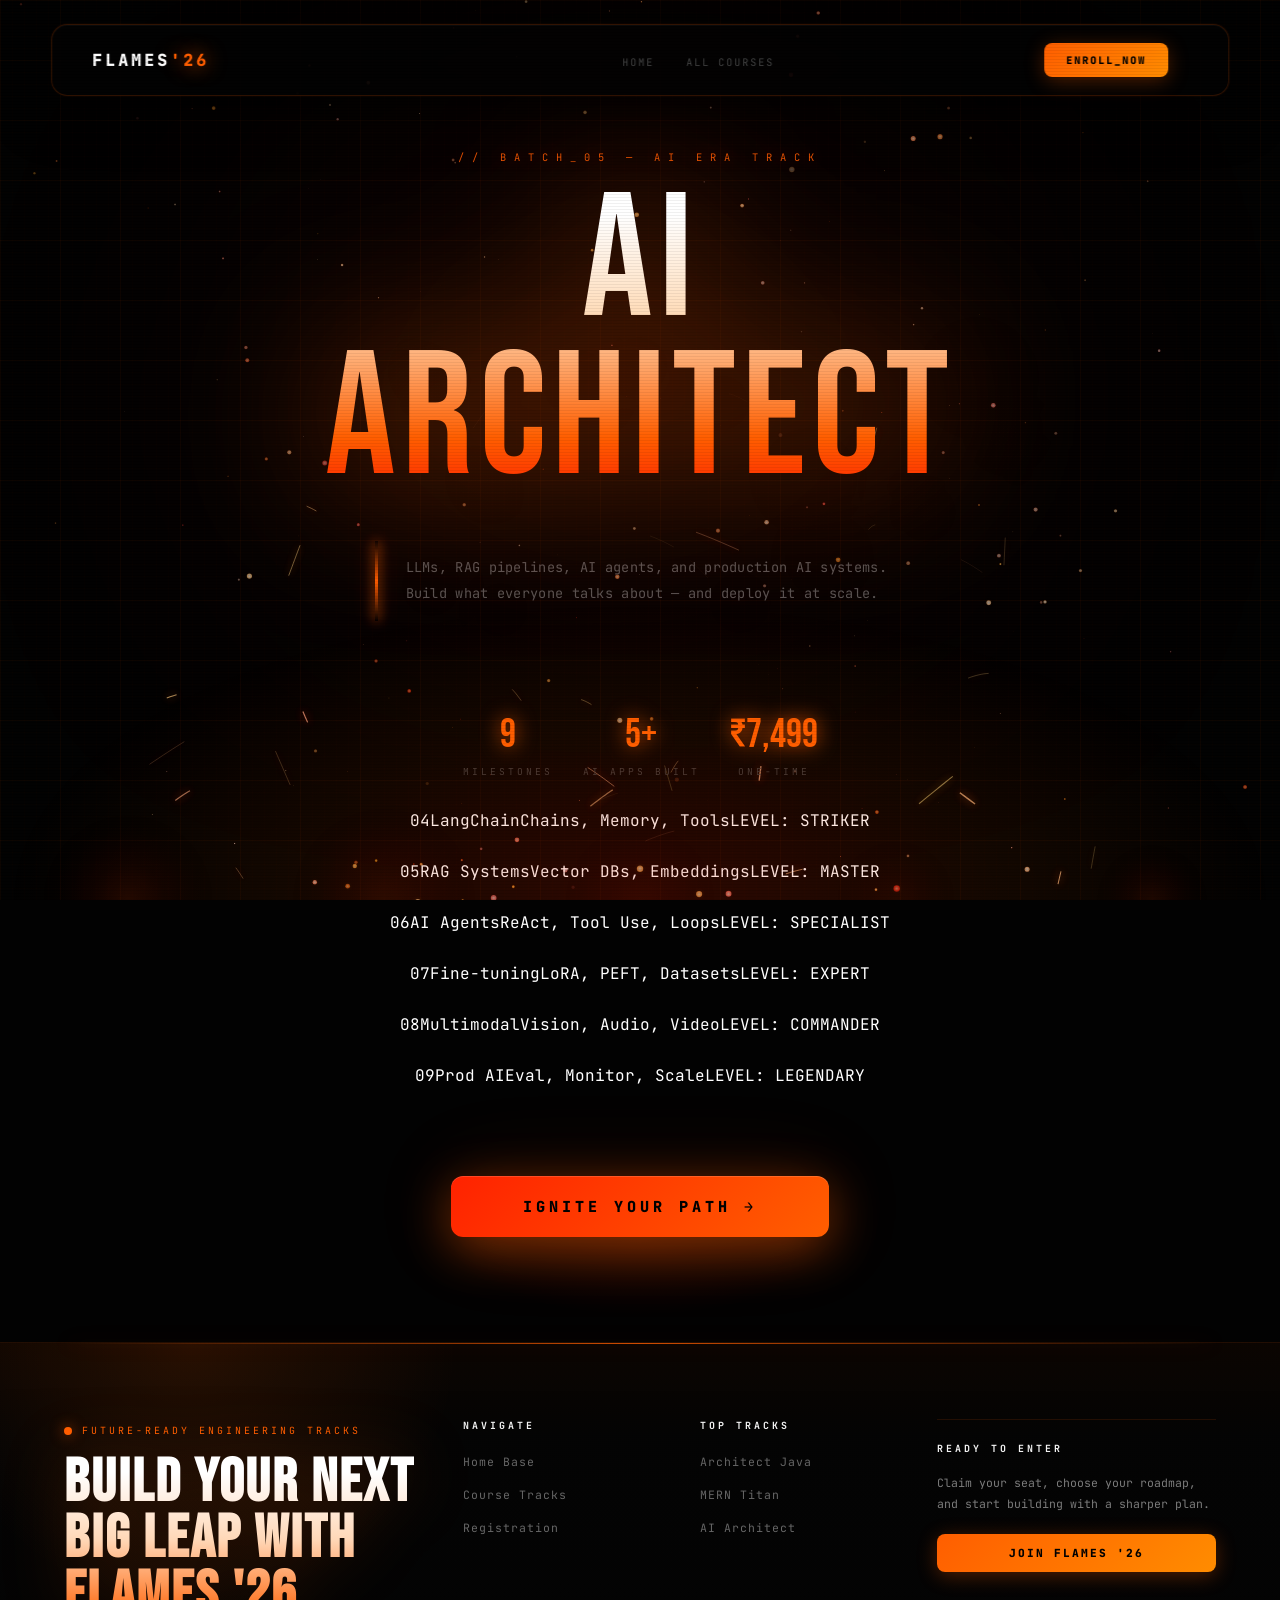
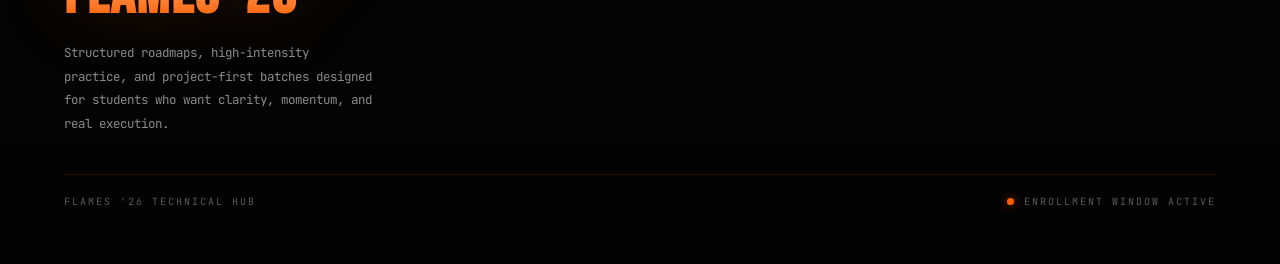
==== commit c01be1af: "feat: add consistent site-wide footer component to all pages and define associated styles" ====
--- a/ai.html
+++ b/ai.html
@@ -40,21 +40,6 @@
         <div class="info-item"><span class="info-val">9</span><span class="info-key">Milestones</span></div>
         <div class="info-item"><span class="info-val">5+</span><span class="info-key">AI Apps Built</span></div>
         <div class="info-item"><span class="info-val">₹7,499</span><span class="info-key">One-time</span></div>
-        <div class="info-item"><span class="info-val">12 mo</span><span class="info-key">Access</span></div>
-    </div>
-    <div class="roadmap-wrapper">
-        <svg viewBox="0 0 1100 900" class="roadmap-svg-canvas" preserveAspectRatio="xMidYMid meet">
-            <defs>
-                <linearGradient id="magmaGradient" x1="0%" y1="0%" x2="100%" y2="0%">
-                    <stop offset="0%" style="stop-color:#ff2200"/>
-                    <stop offset="50%" style="stop-color:#ff5e00"/>
-                    <stop offset="100%" style="stop-color:#ff8c00"/>
-                </linearGradient>
-            </defs>
-            <path id="master-fuse" class="path-stroke-magma" d="M 150,150 L 950,150 C 1050,150 1050,450 950,450 L 150,450 C 50,450 50,750 150,750 L 950,750"/>
-            <g class="node-group"><circle class="milestone-outer-ring" r="50"/><circle class="milestone-outer-ring-2" r="44"/><circle class="milestone-inner-core" r="32"/><text class="milestone-id-text" dy="9">01</text><text class="milestone-label-title" y="82">AI Primer</text><g class="node-tooltip" transform="translate(0,-115)"><rect class="tooltip-bg" x="-80" y="-26" width="160" height="58" rx="8"/><text class="tooltip-text" text-anchor="middle" y="0">ML Foundations, Math</text><text class="tooltip-text tooltip-meta" text-anchor="middle" y="22">LEVEL: INITIATE</text></g></g>
-<g class="node-group"><circle class="milestone-outer-ring" r="50"/><circle class="milestone-outer-ring-2" r="44"/><circle class="milestone-inner-core" r="32"/><text class="milestone-id-text" dy="9">02</text><text class="milestone-label-title" y="82">Transformers</text><g class="node-tooltip" transform="translate(0,-115)"><rect class="tooltip-bg" x="-80" y="-26" width="160" height="58" rx="8"/><text class="tooltip-text" text-anchor="middle" y="0">Attention, BERT, GPT</text><text class="tooltip-text tooltip-meta" text-anchor="middle" y="22">LEVEL: APPRENTICE</text></g></g>
-<g class="node-group"><circle class="milestone-outer-ring" r="50"/><circle class="milestone-outer-ring-2" r="44"/><circle class="milestone-inner-core" r="32"/><text class="milestone-id-text" dy="9">03</text><text class="milestone-label-title" y="82">Prompt Eng</text><g class="node-tooltip" transform="translate(0,-115)"><rect class="tooltip-bg" x="-80" y="-26" width="160" height="58" rx="8"/><text class="tooltip-text" text-anchor="middle" y="0">CoT, Few-shot, RAG</text><text class="tooltip-text tooltip-meta" text-anchor="middle" y="22">LEVEL: ARCHITECT</text></g></g>
 <g class="node-group"><circle class="milestone-outer-ring" r="50"/><circle class="milestone-outer-ring-2" r="44"/><circle class="milestone-inner-core" r="32"/><text class="milestone-id-text" dy="9">04</text><text class="milestone-label-title" y="82">LangChain</text><g class="node-tooltip" transform="translate(0,-115)"><rect class="tooltip-bg" x="-80" y="-26" width="160" height="58" rx="8"/><text class="tooltip-text" text-anchor="middle" y="0">Chains, Memory, Tools</text><text class="tooltip-text tooltip-meta" text-anchor="middle" y="22">LEVEL: STRIKER</text></g></g>
 <g class="node-group"><circle class="milestone-outer-ring" r="50"/><circle class="milestone-outer-ring-2" r="44"/><circle class="milestone-inner-core" r="32"/><text class="milestone-id-text" dy="9">05</text><text class="milestone-label-title" y="82">RAG Systems</text><g class="node-tooltip" transform="translate(0,-115)"><rect class="tooltip-bg" x="-80" y="-26" width="160" height="58" rx="8"/><text class="tooltip-text" text-anchor="middle" y="0">Vector DBs, Embeddings</text><text class="tooltip-text tooltip-meta" text-anchor="middle" y="22">LEVEL: MASTER</text></g></g>
 <g class="node-group"><circle class="milestone-outer-ring" r="50"/><circle class="milestone-outer-ring-2" r="44"/><circle class="milestone-inner-core" r="32"/><text class="milestone-id-text" dy="9">06</text><text class="milestone-label-title" y="82">AI Agents</text><g class="node-tooltip" transform="translate(0,-115)"><rect class="tooltip-bg" x="-80" y="-26" width="160" height="58" rx="8"/><text class="tooltip-text" text-anchor="middle" y="0">ReAct, Tool Use, Loops</text><text class="tooltip-text tooltip-meta" text-anchor="middle" y="22">LEVEL: SPECIALIST</text></g></g>
@@ -68,5 +53,42 @@
     </div>
     <script src="script.js"></script>
     <script src="roadmap-engine.js"></script>
+    <footer class="site-footer">
+        <div class="footer-shell">
+            <div class="footer-grid">
+                <div class="footer-brand">
+                    <div class="footer-kicker">Future-ready engineering tracks</div>
+                    <h2 class="footer-title">Build your next big leap with FLAMES '26</h2>
+                    <p class="footer-copy">Structured roadmaps, high-intensity practice, and project-first batches designed for students who want clarity, momentum, and real execution.</p>
+                </div>
+                <div>
+                    <h3 class="footer-heading">Navigate</h3>
+                    <ul class="footer-links">
+                        <li><a href="index.html">Home Base</a></li>
+                        <li><a href="index.html#courses">Course Tracks</a></li>
+                        <li><a href="register.html">Registration</a></li>
+                    </ul>
+                </div>
+                <div>
+                    <h3 class="footer-heading">Top Tracks</h3>
+                    <ul class="footer-links">
+                        <li><a href="java-dsa.html">Architect Java</a></li>
+                        <li><a href="mern.html">MERN Titan</a></li>
+                        <li><a href="ai.html">AI Architect</a></li>
+                    </ul>
+                </div>
+                <div class="footer-cta">
+                    <h3 class="footer-heading">Ready To Enter</h3>
+                    <p class="footer-link-note">Claim your seat, choose your roadmap, and start building with a sharper plan.</p>
+                    <a href="register.html" class="btn-premium">Join FLAMES '26</a>
+                </div>
+            </div>
+            <div class="footer-bottom">
+                <span>FLAMES '26 Technical Hub</span>
+                <span class="footer-status">Enrollment window active</span>
+            </div>
+        </div>
+    </footer>
 </body>
 </html>
+
--- a/style.css
+++ b/style.css
@@ -13,8 +13,15 @@
     --display: 'Bebas Neue', sans-serif;
 }
 
-* { margin: 0; padding: 0; box-sizing: border-box; }
-html { scroll-behavior: smooth; }
+* {
+    margin: 0;
+    padding: 0;
+    box-sizing: border-box;
+}
+
+html {
+    scroll-behavior: smooth;
+}
 
 body {
     background-color: var(--bg);
@@ -32,88 +39,207 @@
 /* Deep space grid background */
 body::before {
     content: "";
-    position: fixed; inset: 0;
-    background-image: 
+    position: fixed;
+    inset: 0;
+    background-image:
         linear-gradient(rgba(255, 94, 0, 0.03) 1px, transparent 1px),
         linear-gradient(90deg, rgba(255, 94, 0, 0.03) 1px, transparent 1px),
         linear-gradient(rgba(255, 94, 0, 0.01) 1px, transparent 1px),
         linear-gradient(90deg, rgba(255, 94, 0, 0.01) 1px, transparent 1px);
     background-size: 60px 60px, 60px 60px, 12px 12px, 12px 12px;
-    pointer-events: none; z-index: 0;
+    pointer-events: none;
+    z-index: 0;
 }
 
 /* CRT scanlines */
 body::after {
     content: "";
-    position: fixed; top: 0; left: 0;
-    width: 100vw; height: 100vh;
-    background: repeating-linear-gradient(0deg, rgba(0,0,0,0.06) 0px, rgba(0,0,0,0.06) 1px, transparent 1px, transparent 3px);
-    pointer-events: none; z-index: 9999;
+    position: fixed;
+    top: 0;
+    left: 0;
+    width: 100vw;
+    height: 100vh;
+    background: repeating-linear-gradient(0deg, rgba(0, 0, 0, 0.06) 0px, rgba(0, 0, 0, 0.06) 1px, transparent 1px, transparent 3px);
+    pointer-events: none;
+    z-index: 9999;
 }
 
 /* Radial ember glow at bottom */
 .fire-ground {
     position: fixed;
-    bottom: 0; left: 0; right: 0;
+    bottom: 0;
+    left: 0;
+    right: 0;
     height: 300px;
-    background: radial-gradient(ellipse at 50% 100%, rgba(255,40,0,0.18) 0%, rgba(255,94,0,0.07) 40%, transparent 70%);
+    background: radial-gradient(ellipse at 50% 100%, rgba(255, 40, 0, 0.18) 0%, rgba(255, 94, 0, 0.07) 40%, transparent 70%);
     pointer-events: none;
     z-index: 0;
 }
 
 @keyframes cardEntry {
-    from { opacity: 0; transform: translateY(60px) scale(0.95) rotateX(8deg); }
-    to { opacity: 1; transform: translateY(0) scale(1) rotateX(0deg); }
-}
+    from {
+        opacity: 0;
+        transform: translateY(60px) scale(0.95) rotateX(8deg);
+    }
+
+    to {
+        opacity: 1;
+        transform: translateY(0) scale(1) rotateX(0deg);
+    }
+}
+
 @keyframes flicker {
-    0%, 92%, 100% { opacity: 1; }
-    93% { opacity: 0.75; }
-    95% { opacity: 1; }
-    97% { opacity: 0.85; }
-    98% { opacity: 1; }
-}
+
+    0%,
+    92%,
+    100% {
+        opacity: 1;
+    }
+
+    93% {
+        opacity: 0.75;
+    }
+
+    95% {
+        opacity: 1;
+    }
+
+    97% {
+        opacity: 0.85;
+    }
+
+    98% {
+        opacity: 1;
+    }
+}
+
 @keyframes glowPulse {
-    0%, 100% { box-shadow: 0 0 6px var(--magma), 0 0 12px rgba(255,94,0,0.4); opacity: 1; }
-    50% { box-shadow: 0 0 18px var(--magma), 0 0 40px rgba(255,94,0,0.5), 0 0 80px rgba(255,40,0,0.2); opacity: 0.7; }
-}
+
+    0%,
+    100% {
+        box-shadow: 0 0 6px var(--magma), 0 0 12px rgba(255, 94, 0, 0.4);
+        opacity: 1;
+    }
+
+    50% {
+        box-shadow: 0 0 18px var(--magma), 0 0 40px rgba(255, 94, 0, 0.5), 0 0 80px rgba(255, 40, 0, 0.2);
+        opacity: 0.7;
+    }
+}
+
 @keyframes floatY {
-    0%, 100% { transform: translateY(0px); }
-    50% { transform: translateY(-8px); }
-}
+
+    0%,
+    100% {
+        transform: translateY(0px);
+    }
+
+    50% {
+        transform: translateY(-8px);
+    }
+}
+
 @keyframes emberRise {
-    0% { transform: translateY(0) scale(1); opacity: 0.8; }
-    100% { transform: translateY(-120px) scale(0); opacity: 0; }
+    0% {
+        transform: translateY(0) scale(1);
+        opacity: 0.8;
+    }
+
+    100% {
+        transform: translateY(-120px) scale(0);
+        opacity: 0;
+    }
 }
 
 /* NAV */
 .navbar {
-    min-height: 72px; width: min(92%, 1300px); position: fixed;
-    top: 24px; left: 50%; transform: translateX(-50%); z-index: 1000;
-    display: flex; align-items: center; border-radius: 16px;
+    min-height: 72px;
+    width: min(92%, 1300px);
+    position: fixed;
+    top: 24px;
+    left: 50%;
+    transform: translateX(-50%);
+    z-index: 1000;
+    display: flex;
+    align-items: center;
+    border-radius: 16px;
     border: 1px solid rgba(255, 94, 0, 0.18);
-    background: rgba(3, 3, 3, 0.8); backdrop-filter: blur(40px);
-    box-shadow: 0 4px 60px rgba(0,0,0,0.8), 0 0 0 1px rgba(255,94,0,0.05), inset 0 1px 0 rgba(255,255,255,0.03);
-}
+    background: rgba(3, 3, 3, 0.8);
+    backdrop-filter: blur(40px);
+    box-shadow: 0 4px 60px rgba(0, 0, 0, 0.8), 0 0 0 1px rgba(255, 94, 0, 0.05), inset 0 1px 0 rgba(255, 255, 255, 0.03);
+}
+
 .nav-container {
     width: 100%;
     padding: 16px 40px;
-    display: flex;
-    justify-content: space-between;
+    display: grid;
+    grid-template-columns: auto 1fr auto;
     align-items: center;
     gap: 20px;
-    flex-wrap: wrap;
-}
+}
+
 .nav-menu {
-    display: flex;
+    display: grid;
+    grid-template-columns: 1fr auto 1fr;
     align-items: center;
     gap: 24px;
-    margin-left: auto;
-}
-.brand-logo { font-size: 1.05rem; font-weight: 900; text-decoration: none; color: #fff; font-family: var(--mono); letter-spacing: 3px; animation: flicker 10s infinite; }
-.brand-logo span { color: var(--magma); text-shadow: 0 0 20px var(--magma); }
-.nav-links { display: flex; gap: 32px; list-style: none; align-items: center; flex-wrap: wrap; }
-.nav-links a { color: #444; text-decoration: none; font-size: 0.65rem; letter-spacing: 2px; text-transform: uppercase; transition: color 0.3s; font-family: var(--mono); }
-.nav-links a:hover { color: var(--magma); text-shadow: 0 0 10px var(--magma); }
+    justify-self: stretch;
+}
+
+.nav-menu::before {
+    content: "";
+}
+
+.nav-menu .nav-links {
+    grid-column: 2;
+}
+
+.nav-menu .btn-premium,
+.nav-menu .btn-premium.small {
+    grid-column: 3;
+    justify-self: end;
+}
+
+.brand-logo {
+    font-size: 1.05rem;
+    font-weight: 900;
+    text-decoration: none;
+    color: #fff;
+    font-family: var(--mono);
+    letter-spacing: 3px;
+    animation: flicker 10s infinite;
+}
+
+.brand-logo span {
+    color: var(--magma);
+    text-shadow: 0 0 20px var(--magma);
+}
+
+.nav-links {
+    display: flex;
+    gap: 32px;
+    list-style: none;
+    align-items: center;
+    flex-wrap: wrap;
+    justify-content: center;
+    flex: 1;
+}
+
+.nav-links a {
+    color: #444;
+    text-decoration: none;
+    font-size: 0.65rem;
+    letter-spacing: 2px;
+    text-transform: uppercase;
+    transition: color 0.3s;
+    font-family: var(--mono);
+}
+
+.nav-links a:hover {
+    color: var(--magma);
+    text-shadow: 0 0 10px var(--magma);
+}
+
 .nav-toggle {
     display: none;
     width: 48px;
@@ -129,14 +255,17 @@
     margin-left: auto;
     transition: border-color 0.3s, box-shadow 0.3s, transform 0.3s;
 }
+
 .nav-toggle:hover {
     border-color: rgba(255, 94, 0, 0.45);
     box-shadow: 0 0 24px rgba(255, 94, 0, 0.14);
 }
+
 .nav-toggle:focus-visible {
     outline: 2px solid rgba(255, 94, 0, 0.5);
     outline-offset: 3px;
 }
+
 .nav-toggle-bar {
     width: 18px;
     height: 2px;
@@ -144,145 +273,670 @@
     border-radius: 999px;
     transition: transform 0.3s ease, opacity 0.3s ease;
 }
+
 .nav-toggle[aria-expanded="true"] .nav-toggle-bar:nth-child(1) {
     transform: translateY(7px) rotate(45deg);
 }
+
 .nav-toggle[aria-expanded="true"] .nav-toggle-bar:nth-child(2) {
     opacity: 0;
 }
+
 .nav-toggle[aria-expanded="true"] .nav-toggle-bar:nth-child(3) {
     transform: translateY(-7px) rotate(-45deg);
 }
 
 /* HERO */
-.hero-section { 
-    padding: 200px 5% 80px; text-align: center; 
-    display: flex; flex-direction: column; align-items: center; position: relative; 
+.hero-section {
+    padding: 200px 5% 80px;
+    text-align: center;
+    display: flex;
+    flex-direction: column;
+    align-items: center;
+    position: relative;
     perspective: 1000px;
 }
-.hero-eyebrow { 
-    font-family: var(--mono); font-size: 0.65rem; letter-spacing: 6px; 
-    color: var(--magma); text-transform: uppercase; margin-bottom: 24px; 
+
+.hero-eyebrow {
+    font-family: var(--mono);
+    font-size: 0.65rem;
+    letter-spacing: 6px;
+    color: var(--magma);
+    text-transform: uppercase;
+    margin-bottom: 24px;
     opacity: 0.9;
-    text-shadow: 0 0 20px rgba(255,94,0,0.6);
-}
-.magma-heading { 
+    text-shadow: 0 0 20px rgba(255, 94, 0, 0.6);
+}
+
+.magma-heading {
     font-family: var(--display);
-    font-size: clamp(5rem, 16vw, 11rem); font-weight: 400; letter-spacing: 6px; 
-    text-transform: uppercase; margin-bottom: 40px; line-height: 0.9;
+    font-size: clamp(5rem, 16vw, 11rem);
+    font-weight: 400;
+    letter-spacing: 6px;
+    text-transform: uppercase;
+    margin-bottom: 40px;
+    line-height: 0.9;
     background: linear-gradient(to bottom, #ffffff 10%, #ffddbb 40%, var(--magma) 80%, #ff2200 100%);
-    -webkit-background-clip: text; -webkit-text-fill-color: transparent;
-    filter: drop-shadow(0 0 80px rgba(255,94,0,0.6)) drop-shadow(0 0 160px rgba(255,40,0,0.3));
+    -webkit-background-clip: text;
+    -webkit-text-fill-color: transparent;
+    filter: drop-shadow(0 0 80px rgba(255, 94, 0, 0.6)) drop-shadow(0 0 160px rgba(255, 40, 0, 0.3));
     animation: flicker 12s infinite;
 }
-.hero-content-wrapper { display: flex; align-items: center; justify-content: center; gap: 28px; max-width: 700px; margin: 0 auto 50px; width: 100%; }
-.hero-accent-line { width: 3px; height: 80px; background: linear-gradient(to bottom, transparent, var(--magma), transparent); flex-shrink: 0; box-shadow: 0 0 12px var(--magma); }
-.hero-description { color: #666; text-align: left; font-size: 0.85rem; line-height: 1.9; max-width: 500px; letter-spacing: 0.3px; }
-
-.hero-stats { display: flex; gap: 60px; margin-top: 50px; flex-wrap: wrap; justify-content: center; }
-.stat-item { text-align: center; position: relative; }
-.stat-num { 
-    font-family: var(--display); font-size: 3.2rem; color: var(--magma); display: block; line-height: 1; 
-    filter: drop-shadow(0 0 30px rgba(255,94,0,0.8));
+
+.hero-content-wrapper {
+    display: flex;
+    align-items: center;
+    justify-content: center;
+    gap: 28px;
+    max-width: 700px;
+    margin: 0 auto 50px;
+    width: 100%;
+}
+
+.hero-accent-line {
+    width: 3px;
+    height: 80px;
+    background: linear-gradient(to bottom, transparent, var(--magma), transparent);
+    flex-shrink: 0;
+    box-shadow: 0 0 12px var(--magma);
+}
+
+.hero-description {
+    color: #666;
+    text-align: left;
+    font-size: 0.85rem;
+    line-height: 1.9;
+    max-width: 500px;
+    letter-spacing: 0.3px;
+}
+
+.hero-stats {
+    display: flex;
+    gap: 60px;
+    margin-top: 50px;
+    flex-wrap: wrap;
+    justify-content: center;
+}
+
+.stat-item {
+    text-align: center;
+    position: relative;
+}
+
+.stat-num {
+    font-family: var(--display);
+    font-size: 3.2rem;
+    color: var(--magma);
+    display: block;
+    line-height: 1;
+    filter: drop-shadow(0 0 30px rgba(255, 94, 0, 0.8));
     animation: floatY 4s ease-in-out infinite;
 }
-.stat-item:nth-child(2) .stat-num { animation-delay: 0.5s; }
-.stat-item:nth-child(3) .stat-num { animation-delay: 1s; }
-.stat-label { font-size: 0.6rem; letter-spacing: 3px; color: #444; text-transform: uppercase; margin-top: 6px; display: block; }
-
-.section-label { text-align: center; font-size: 0.6rem; letter-spacing: 6px; color: var(--magma); text-transform: uppercase; padding: 60px 0 30px; opacity: 0.8; text-shadow: 0 0 20px rgba(255,94,0,0.4); }
+
+.stat-item:nth-child(2) .stat-num {
+    animation-delay: 0.5s;
+}
+
+.stat-item:nth-child(3) .stat-num {
+    animation-delay: 1s;
+}
+
+.stat-label {
+    font-size: 0.6rem;
+    letter-spacing: 3px;
+    color: #444;
+    text-transform: uppercase;
+    margin-top: 6px;
+    display: block;
+}
+
+.section-label {
+    text-align: center;
+    font-size: 0.6rem;
+    letter-spacing: 6px;
+    color: var(--magma);
+    text-transform: uppercase;
+    padding: 60px 0 30px;
+    opacity: 0.8;
+    text-shadow: 0 0 20px rgba(255, 94, 0, 0.4);
+}
 
 /* BENTO GRID */
-.fuel-grid-section { padding: 0 5% 140px; max-width: 1300px; margin: 0 auto; position: relative; }
-.fuel-bento-grid { display: grid; grid-template-columns: repeat(3, minmax(0, 1fr)); gap: 20px; }
-
-.fuel-card { 
-    background: var(--card-bg); 
-    border: 1px solid var(--card-border); 
-    padding: 44px 38px; border-radius: 20px; 
+.fuel-grid-section {
+    padding: 0 5% 140px;
+    max-width: 1300px;
+    margin: 0 auto;
+    position: relative;
+}
+
+.fuel-bento-grid {
+    display: grid;
+    grid-template-columns: repeat(3, minmax(0, 1fr));
+    gap: 20px;
+}
+
+.fuel-card {
+    background: var(--card-bg);
+    border: 1px solid var(--card-border);
+    padding: 44px 38px;
+    border-radius: 20px;
     transition: 0.5s cubic-bezier(0.16, 1, 0.3, 1);
-    backdrop-filter: blur(20px); text-decoration: none; display: block;
+    backdrop-filter: blur(20px);
+    text-decoration: none;
+    display: block;
     animation: cardEntry 0.9s cubic-bezier(0.2, 1, 0.3, 1) backwards;
-    position: relative; overflow: hidden;
+    position: relative;
+    overflow: hidden;
     transform-style: preserve-3d;
     perspective: 800px;
 }
 
 /* Top edge glow line */
 .fuel-card::before {
-    content: ""; position: absolute; top: 0; left: 10%; right: 10%; height: 1px;
+    content: "";
+    position: absolute;
+    top: 0;
+    left: 10%;
+    right: 10%;
+    height: 1px;
     background: linear-gradient(90deg, transparent, var(--magma), transparent);
-    opacity: 0; transition: opacity 0.4s;
+    opacity: 0;
+    transition: opacity 0.4s;
     box-shadow: 0 0 8px var(--magma);
 }
 
 /* Inner ember radial */
 .fuel-card::after {
-    content: ""; position: absolute; inset: 0;
-    background: radial-gradient(ellipse at 50% 110%, rgba(255,60,0,0.12) 0%, rgba(255,94,0,0.04) 40%, transparent 70%);
-    opacity: 0; transition: opacity 0.5s; pointer-events: none;
-}
-
-.fuel-card:hover { 
-    border-color: rgba(255,94,0,0.4); 
-    transform: translateY(-14px) scale(1.02) rotateX(2deg); 
-    box-shadow: 
-        0 40px 100px rgba(0,0,0,0.95), 
-        0 0 60px rgba(255,94,0,0.12),
-        0 0 120px rgba(255,40,0,0.05),
-        inset 0 1px 0 rgba(255,140,0,0.1);
-}
-.fuel-card:hover::before { opacity: 1; }
-.fuel-card:hover::after { opacity: 1; }
-
-.card-number { 
-    position: absolute; top: 28px; right: 32px; 
-    font-family: var(--display); font-size: 6rem; 
-    color: rgba(255,94,0,0.04); line-height: 1; transition: color 0.4s; 
+    content: "";
+    position: absolute;
+    inset: 0;
+    background: radial-gradient(ellipse at 50% 110%, rgba(255, 60, 0, 0.12) 0%, rgba(255, 94, 0, 0.04) 40%, transparent 70%);
+    opacity: 0;
+    transition: opacity 0.5s;
+    pointer-events: none;
+}
+
+.fuel-card:hover {
+    border-color: rgba(255, 94, 0, 0.4);
+    transform: translateY(-14px) scale(1.02) rotateX(2deg);
+    box-shadow:
+        0 40px 100px rgba(0, 0, 0, 0.95),
+        0 0 60px rgba(255, 94, 0, 0.12),
+        0 0 120px rgba(255, 40, 0, 0.05),
+        inset 0 1px 0 rgba(255, 140, 0, 0.1);
+}
+
+.fuel-card:hover::before {
+    opacity: 1;
+}
+
+.fuel-card:hover::after {
+    opacity: 1;
+}
+
+.card-number {
+    position: absolute;
+    top: 28px;
+    right: 32px;
+    font-family: var(--display);
+    font-size: 6rem;
+    color: rgba(255, 94, 0, 0.04);
+    line-height: 1;
+    transition: color 0.4s;
     user-select: none;
 }
-.fuel-card:hover .card-number { color: rgba(255,94,0,0.1); }
-
-.card-meta { color: var(--magma); font-family: var(--mono); font-size: 0.62rem; font-weight: 700; letter-spacing: 3px; margin-bottom: 18px; display: flex; align-items: center; gap: 8px; }
-.card-dot { width: 6px; height: 6px; background: var(--magma); border-radius: 50%; animation: glowPulse 2s infinite; flex-shrink: 0; box-shadow: 0 0 6px var(--magma); }
-
-.price-tag { color: #fff; font-family: var(--display); font-size: 2.4rem; margin-bottom: 8px; text-shadow: 0 0 30px rgba(255,94,0,0.3); }
-.fuel-card h3 { font-size: 1.3rem; margin-bottom: 12px; font-family: var(--mono); color: #e0e0e0; letter-spacing: 2px; }
-.fuel-card p { color: #4a4a4a; font-size: 0.78rem; line-height: 1.8; margin-bottom: 30px; }
+
+.fuel-card:hover .card-number {
+    color: rgba(255, 94, 0, 0.1);
+}
+
+.card-meta {
+    color: var(--magma);
+    font-family: var(--mono);
+    font-size: 0.62rem;
+    font-weight: 700;
+    letter-spacing: 3px;
+    margin-bottom: 18px;
+    display: flex;
+    align-items: center;
+    gap: 8px;
+}
+
+.card-dot {
+    width: 6px;
+    height: 6px;
+    background: var(--magma);
+    border-radius: 50%;
+    animation: glowPulse 2s infinite;
+    flex-shrink: 0;
+    box-shadow: 0 0 6px var(--magma);
+}
+
+.price-tag {
+    color: #fff;
+    font-family: var(--display);
+    font-size: 2.4rem;
+    margin-bottom: 8px;
+    text-shadow: 0 0 30px rgba(255, 94, 0, 0.3);
+}
+
+.fuel-card h3 {
+    font-size: 1.3rem;
+    margin-bottom: 12px;
+    font-family: var(--mono);
+    color: #e0e0e0;
+    letter-spacing: 2px;
+}
+
+.fuel-card p {
+    color: #4a4a4a;
+    font-size: 0.78rem;
+    line-height: 1.8;
+    margin-bottom: 30px;
+}
 
 .btn-premium {
     background: linear-gradient(135deg, var(--magma), #ff8c00);
-    color: #000; border: none; border-radius: 8px;
-    font-weight: 900; font-family: var(--mono); padding: 12px 28px;
-    text-decoration: none; display: inline-block; font-size: 0.7rem;
-    letter-spacing: 2px; transition: 0.3s; cursor: pointer; text-transform: uppercase;
-    box-shadow: 0 4px 20px rgba(255,94,0,0.3);
-    position: relative; overflow: hidden;
-}
+    color: #000;
+    border: none;
+    border-radius: 8px;
+    font-weight: 900;
+    font-family: var(--mono);
+    padding: 12px 28px;
+    text-decoration: none;
+    display: inline-block;
+    font-size: 0.7rem;
+    letter-spacing: 2px;
+    transition: 0.3s;
+    cursor: pointer;
+    text-transform: uppercase;
+    box-shadow: 0 4px 20px rgba(255, 94, 0, 0.3);
+    position: relative;
+    overflow: hidden;
+}
+
 .btn-premium::before {
-    content: ""; position: absolute; top: 0; left: -100%; width: 100%; height: 100%;
-    background: linear-gradient(90deg, transparent, rgba(255,255,255,0.25), transparent);
+    content: "";
+    position: absolute;
+    top: 0;
+    left: -100%;
+    width: 100%;
+    height: 100%;
+    background: linear-gradient(90deg, transparent, rgba(255, 255, 255, 0.25), transparent);
     transition: left 0.4s;
 }
-.btn-premium:hover { 
+
+.btn-premium:hover {
     background: linear-gradient(135deg, #fff, #ffddaa);
-    box-shadow: 0 0 40px rgba(255,94,0,0.5), 0 0 80px rgba(255,40,0,0.2); 
-    transform: translateY(-2px); 
-}
-.btn-premium:hover::before { left: 100%; }
-.small-btn { padding: 10px 20px; font-size: 0.62rem; }
-.btn-premium.small { padding: 10px 22px; font-size: 0.65rem; }
-
-.fuel-card:nth-child(1) { animation-delay: 0.1s; }
-.fuel-card:nth-child(2) { animation-delay: 0.2s; }
-.fuel-card:nth-child(3) { animation-delay: 0.3s; }
-.fuel-card:nth-child(4) { animation-delay: 0.4s; }
-.fuel-card:nth-child(5) { animation-delay: 0.5s; }
-.fuel-card:nth-child(6) { animation-delay: 0.6s; }
-
-#particles-engine { position: fixed; inset: 0; z-index: -1; pointer-events: none; opacity: 0.9; }
-
-@media (max-width: 1024px) { .fuel-bento-grid { grid-template-columns: repeat(2, 1fr); } }
+    box-shadow: 0 0 40px rgba(255, 94, 0, 0.5), 0 0 80px rgba(255, 40, 0, 0.2);
+    transform: translateY(-2px);
+}
+
+.btn-premium:hover::before {
+    left: 100%;
+}
+
+.small-btn {
+    padding: 10px 20px;
+    font-size: 0.62rem;
+}
+
+.btn-premium.small {
+    padding: 10px 22px;
+    font-size: 0.65rem;
+}
+
+.fuel-card:nth-child(1) {
+    animation-delay: 0.1s;
+}
+
+.fuel-card:nth-child(2) {
+    animation-delay: 0.2s;
+}
+
+.fuel-card:nth-child(3) {
+    animation-delay: 0.3s;
+}
+
+.fuel-card:nth-child(4) {
+    animation-delay: 0.4s;
+}
+
+.fuel-card:nth-child(5) {
+    animation-delay: 0.5s;
+}
+
+.fuel-card:nth-child(6) {
+    animation-delay: 0.6s;
+}
+
+/* TESTIMONIALS */
+.testimonials-section {
+    max-width: 1300px;
+    margin: 0 auto;
+    padding: 0 5% 140px;
+    position: relative;
+}
+
+.testimonials-section .testimonials-grid {
+    display: grid;
+    grid-template-columns: repeat(3, minmax(0, 1fr));
+    gap: 20px;
+}
+
+.testimonials-section .testimonial-card {
+    display: flex;
+    flex-direction: column;
+    width: 100%;
+    min-width: 0;
+    position: relative;
+    overflow: hidden;
+    border-radius: 22px;
+    margin: 0;
+    padding: 34px 30px;
+    background-color: rgba(8, 8, 8, 0.96);
+    background:
+        linear-gradient(180deg, rgba(255, 94, 0, 0.07) 0%, rgba(8, 8, 8, 0.96) 18%, rgba(8, 8, 8, 0.92) 100%);
+    border: 1px solid rgba(255, 94, 0, 0.14);
+    -webkit-backdrop-filter: blur(18px);
+    backdrop-filter: blur(18px);
+    box-shadow: 0 22px 70px rgba(0, 0, 0, 0.45);
+    transition: transform 0.4s ease, border-color 0.4s ease, box-shadow 0.4s ease;
+}
+
+.testimonials-section .testimonial-card::before {
+    content: "";
+    position: absolute;
+    top: 0;
+    left: 12%;
+    right: 12%;
+    height: 1px;
+    background: linear-gradient(90deg, transparent, var(--magma), transparent);
+    box-shadow: 0 0 12px rgba(255, 94, 0, 0.45);
+}
+
+.testimonials-section .testimonial-card::after {
+    content: "\"";
+    position: absolute;
+    top: 18px;
+    right: 24px;
+    font-family: var(--display);
+    font-size: 6rem;
+    line-height: 1;
+    color: rgba(255, 94, 0, 0.08);
+}
+
+.testimonials-section .testimonial-card:hover {
+    transform: translateY(-10px);
+    border-color: rgba(255, 94, 0, 0.28);
+    box-shadow: 0 30px 90px rgba(0, 0, 0, 0.62), 0 0 50px rgba(255, 94, 0, 0.08);
+}
+
+.testimonials-section .featured-testimonial {
+    background:
+        linear-gradient(180deg, rgba(255, 94, 0, 0.12) 0%, rgba(14, 9, 6, 0.98) 20%, rgba(8, 8, 8, 0.94) 100%);
+    border-color: rgba(255, 140, 0, 0.24);
+}
+
+.testimonials-section .testimonial-meta {
+    display: flex;
+    justify-content: space-between;
+    align-items: flex-start;
+    gap: 16px;
+    margin-bottom: 28px;
+}
+
+.testimonials-section .testimonial-badge,
+.testimonials-section .testimonial-result {
+    font-size: 0.58rem;
+    letter-spacing: 2px;
+    text-transform: uppercase;
+}
+
+.testimonials-section .testimonial-badge {
+    color: var(--magma);
+    border: 1px solid rgba(255, 94, 0, 0.22);
+    background: rgba(255, 94, 0, 0.08);
+    border-radius: 999px;
+    padding: 7px 12px;
+}
+
+.testimonials-section .testimonial-result {
+    color: #666;
+    text-align: right;
+    max-width: 145px;
+    line-height: 1.7;
+}
+
+.testimonials-section .testimonial-quote {
+    color: #cfcfcf;
+    font-size: 0.84rem;
+    line-height: 1.95;
+    margin-bottom: 28px;
+    padding-right: 24px;
+}
+
+.testimonials-section .testimonial-footer {
+    display: flex;
+    justify-content: space-between;
+    align-items: flex-end;
+    gap: 16px;
+    margin-top: auto;
+}
+
+.testimonials-section .testimonial-footer h3 {
+    font-size: 1rem;
+    letter-spacing: 1px;
+    color: #fff;
+    margin-bottom: 8px;
+}
+
+.testimonials-section .testimonial-footer p {
+    color: #5f5f5f;
+    font-size: 0.68rem;
+    letter-spacing: 2px;
+    text-transform: uppercase;
+}
+
+.testimonials-section .testimonial-score {
+    font-family: var(--display);
+    font-size: 2rem;
+    line-height: 1;
+    color: var(--magma);
+    text-shadow: 0 0 22px rgba(255, 94, 0, 0.28);
+    flex-shrink: 0;
+}
+
+/* FOOTER */
+.site-footer {
+    position: relative;
+    margin: 0 auto;
+    padding: 34px 5% 56px;
+    z-index: 1;
+    border-top: 1px solid rgba(255, 94, 0, 0.12);
+    background:
+        radial-gradient(circle at 15% 0, rgba(255, 94, 0, 0.12), transparent 22%),
+        linear-gradient(180deg, rgba(255, 94, 0, 0.04), rgba(4, 4, 4, 0.94) 18%, rgba(3, 3, 3, 0.98) 100%);
+}
+
+.site-footer::before {
+    content: "";
+    position: absolute;
+    top: 0;
+    left: 5%;
+    right: 5%;
+    height: 1px;
+    background: linear-gradient(90deg, transparent, rgba(255, 94, 0, 0.8), transparent);
+    box-shadow: 0 0 22px rgba(255, 94, 0, 0.3);
+    pointer-events: none;
+}
+
+.footer-shell {
+    position: relative;
+    max-width: 1300px;
+    margin: 0 auto;
+    padding: 42px 0 0;
+}
+
+.footer-shell::before {
+    content: "";
+    position: absolute;
+    inset: auto 0 0;
+    height: 0;
+}
+
+.footer-grid {
+    display: grid;
+    grid-template-columns: minmax(0, 1.25fr) repeat(2, minmax(180px, 0.7fr)) minmax(220px, 0.95fr);
+    gap: 32px;
+    align-items: start;
+}
+
+.footer-brand {
+    max-width: 360px;
+}
+
+.footer-kicker,
+.footer-title,
+.footer-copy,
+.footer-heading,
+.footer-links a,
+.footer-link-note,
+.footer-bottom,
+.footer-status {
+    position: relative;
+    z-index: 1;
+}
+
+.footer-kicker {
+    display: inline-flex;
+    align-items: center;
+    gap: 10px;
+    margin-bottom: 18px;
+    color: var(--magma);
+    font-size: 0.62rem;
+    letter-spacing: 3px;
+    text-transform: uppercase;
+}
+
+.footer-kicker::before {
+    content: "";
+    width: 8px;
+    height: 8px;
+    border-radius: 50%;
+    background: var(--magma);
+    box-shadow: 0 0 14px rgba(255, 94, 0, 0.7);
+}
+
+.footer-title {
+    font-family: var(--display);
+    font-size: clamp(2.2rem, 5vw, 3.8rem);
+    line-height: 0.92;
+    letter-spacing: 2px;
+    text-transform: uppercase;
+    margin-bottom: 18px;
+    background: linear-gradient(to bottom, #fff 10%, #ffd8b8 50%, var(--magma) 100%);
+    -webkit-background-clip: text;
+    -webkit-text-fill-color: transparent;
+    filter: drop-shadow(0 0 32px rgba(255, 94, 0, 0.18));
+}
+
+.footer-copy {
+    color: #8b8b8b;
+    font-size: 0.78rem;
+    line-height: 1.9;
+    max-width: 310px;
+}
+
+.footer-heading {
+    font-size: 0.62rem;
+    letter-spacing: 3px;
+    text-transform: uppercase;
+    color: #f3f3f3;
+    margin-bottom: 18px;
+}
+
+.footer-links {
+    list-style: none;
+    display: grid;
+    gap: 12px;
+}
+
+.footer-links a {
+    color: #666;
+    text-decoration: none;
+    font-size: 0.72rem;
+    letter-spacing: 1px;
+    transition: color 0.3s ease, transform 0.3s ease, text-shadow 0.3s ease;
+}
+
+.footer-links a:hover {
+    color: var(--magma);
+    transform: translateX(4px);
+    text-shadow: 0 0 18px rgba(255, 94, 0, 0.3);
+}
+
+.footer-cta {
+    padding: 22px 0 0;
+    border-top: 1px solid rgba(255, 94, 0, 0.12);
+}
+
+.footer-link-note {
+    color: #7b7b7b;
+    font-size: 0.72rem;
+    line-height: 1.8;
+    margin-bottom: 20px;
+}
+
+.footer-cta .btn-premium {
+    width: 100%;
+    text-align: center;
+    justify-content: center;
+}
+
+.footer-bottom {
+    margin-top: 38px;
+    padding-top: 20px;
+    border-top: 1px solid rgba(255, 94, 0, 0.12);
+    display: flex;
+    justify-content: space-between;
+    align-items: center;
+    gap: 18px;
+    color: #5a5a5a;
+    font-size: 0.62rem;
+    letter-spacing: 2px;
+    text-transform: uppercase;
+}
+
+.footer-status {
+    display: inline-flex;
+    align-items: center;
+    gap: 10px;
+}
+
+.footer-status::before {
+    content: "";
+    width: 7px;
+    height: 7px;
+    border-radius: 50%;
+    background: var(--magma);
+    box-shadow: 0 0 10px rgba(255, 94, 0, 0.6);
+}
+
+#particles-engine {
+    position: fixed;
+    inset: 0;
+    z-index: -1;
+    pointer-events: none;
+    opacity: 0.9;
+}
+
+@media (max-width: 1024px) {
+    .fuel-bento-grid {
+        grid-template-columns: repeat(2, 1fr);
+    }
+}
+
 @media (max-width: 900px) {
     .navbar {
         top: 16px;
@@ -290,6 +944,7 @@
     }
 
     .nav-container {
+        grid-template-columns: auto 1fr;
         padding: 14px 22px;
     }
 
@@ -300,16 +955,24 @@
     .hero-stats {
         gap: 28px 40px;
     }
-}
+
+    .testimonials-section .testimonials-grid {
+        grid-template-columns: repeat(2, minmax(0, 1fr));
+    }
+
+    .testimonials-section .featured-testimonial {
+        grid-column: span 2;
+    }
+}
+
 @media (max-width: 720px) {
     .navbar {
         min-height: auto;
     }
 
     .nav-container {
-        justify-content: space-between;
-        text-align: left;
         position: relative;
+        grid-template-columns: auto auto;
     }
 
     .brand-logo {
@@ -362,6 +1025,33 @@
         padding: 0 6% 96px;
     }
 
+    .testimonials-section {
+        padding: 0 6% 96px;
+    }
+
+    .site-footer {
+        padding: 28px 6% 42px;
+    }
+
+    .site-footer::before {
+        left: 6%;
+        right: 6%;
+    }
+
+    .footer-shell {
+        padding: 34px 0 0;
+    }
+
+    .footer-grid {
+        grid-template-columns: repeat(2, minmax(0, 1fr));
+        gap: 26px 24px;
+    }
+
+    .footer-brand {
+        max-width: none;
+        grid-column: span 2;
+    }
+
     .fuel-card {
         padding: 34px 24px;
     }
@@ -375,20 +1065,61 @@
     .price-tag {
         font-size: 2rem;
     }
-}
+
+    .testimonials-section .testimonial-card {
+        padding: 30px 22px;
+        background:
+            linear-gradient(180deg, rgba(255, 94, 0, 0.12) 0%, rgba(14, 10, 8, 0.98) 18%, rgba(10, 10, 10, 0.96) 100%);
+        border-color: rgba(255, 94, 0, 0.24);
+        box-shadow: 0 18px 45px rgba(0, 0, 0, 0.55), 0 0 28px rgba(255, 94, 0, 0.07);
+        -webkit-backdrop-filter: blur(18px);
+    }
+
+    .testimonials-section .testimonial-meta,
+    .testimonials-section .testimonial-footer {
+        flex-direction: column;
+        align-items: flex-start;
+    }
+
+    .testimonials-section .testimonial-result {
+        text-align: left;
+        max-width: none;
+    }
+
+    .testimonials-section .testimonial-quote {
+        padding-right: 0;
+    }
+}
+
 @media (max-width: 640px) {
-    .fuel-bento-grid { grid-template-columns: 1fr; }
-    .magma-heading { font-size: clamp(4rem, 20vw, 7rem); }
+    .fuel-bento-grid {
+        grid-template-columns: 1fr;
+    }
+
+    .testimonials-section .testimonials-grid {
+        grid-template-columns: 1fr;
+        gap: 16px;
+    }
+
+    .testimonials-section .featured-testimonial {
+        grid-column: auto;
+    }
+
+    .magma-heading {
+        font-size: clamp(4rem, 20vw, 7rem);
+    }
+
     .nav-toggle {
         display: inline-flex;
     }
+
     .nav-menu {
         display: none;
         position: absolute;
         top: calc(100% + 14px);
         left: 0;
         right: 0;
-        margin-left: 0;
+        justify-self: auto;
         padding: 18px;
         background: rgba(5, 5, 5, 0.97);
         border: 1px solid rgba(255, 94, 0, 0.15);
@@ -397,21 +1128,30 @@
         flex-direction: column;
         align-items: stretch;
         gap: 16px;
-    }
+        grid-template-columns: 1fr;
+    }
+
+    .nav-menu::before {
+        display: none;
+    }
+
     .navbar.menu-open .nav-menu {
         display: flex;
     }
+
     .nav-links {
         flex-direction: column;
         align-items: stretch;
         gap: 10px;
     }
+
     .nav-links li,
     .nav-links a,
     .nav-menu .btn-premium,
     .nav-menu .btn-premium.small {
         width: 100%;
     }
+
     .nav-links a,
     .nav-menu .btn-premium,
     .nav-menu .btn-premium.small {
@@ -423,16 +1163,43 @@
         text-align: center;
         padding-inline: 20px;
     }
+
     .nav-links a {
         color: #d4d4d4;
         background: rgba(255, 255, 255, 0.03);
         border: 1px solid rgba(255, 255, 255, 0.05);
     }
+
     .nav-links a:hover {
         color: var(--magma);
         border-color: rgba(255, 94, 0, 0.2);
     }
-}
+
+    .testimonials-section .testimonial-card::after {
+        top: 12px;
+        right: 16px;
+        font-size: 4.8rem;
+        color: rgba(255, 94, 0, 0.12);
+    }
+
+    .footer-grid {
+        grid-template-columns: 1fr;
+    }
+
+    .footer-brand {
+        grid-column: auto;
+    }
+
+    .footer-shell {
+        padding: 30px 0 0;
+    }
+
+    .footer-bottom {
+        flex-direction: column;
+        align-items: flex-start;
+    }
+}
+
 @media (max-width: 420px) {
     .navbar {
         width: min(96%, 1300px);
@@ -472,4 +1239,34 @@
     .fuel-card p {
         font-size: 0.74rem;
     }
-}
+
+    .testimonials-section .testimonial-quote {
+        font-size: 0.78rem;
+        line-height: 1.85;
+    }
+
+    .testimonials-section .testimonial-score {
+        font-size: 1.7rem;
+    }
+
+    .testimonials-section .testimonial-card {
+        border-radius: 18px;
+        padding: 26px 18px;
+    }
+
+    .testimonials-section .testimonial-badge,
+    .testimonials-section .testimonial-result,
+    .testimonials-section .testimonial-footer p {
+        letter-spacing: 1.5px;
+    }
+
+    .footer-title {
+        letter-spacing: 1px;
+    }
+
+    .footer-kicker,
+    .footer-heading,
+    .footer-bottom {
+        letter-spacing: 2px;
+    }
+}
